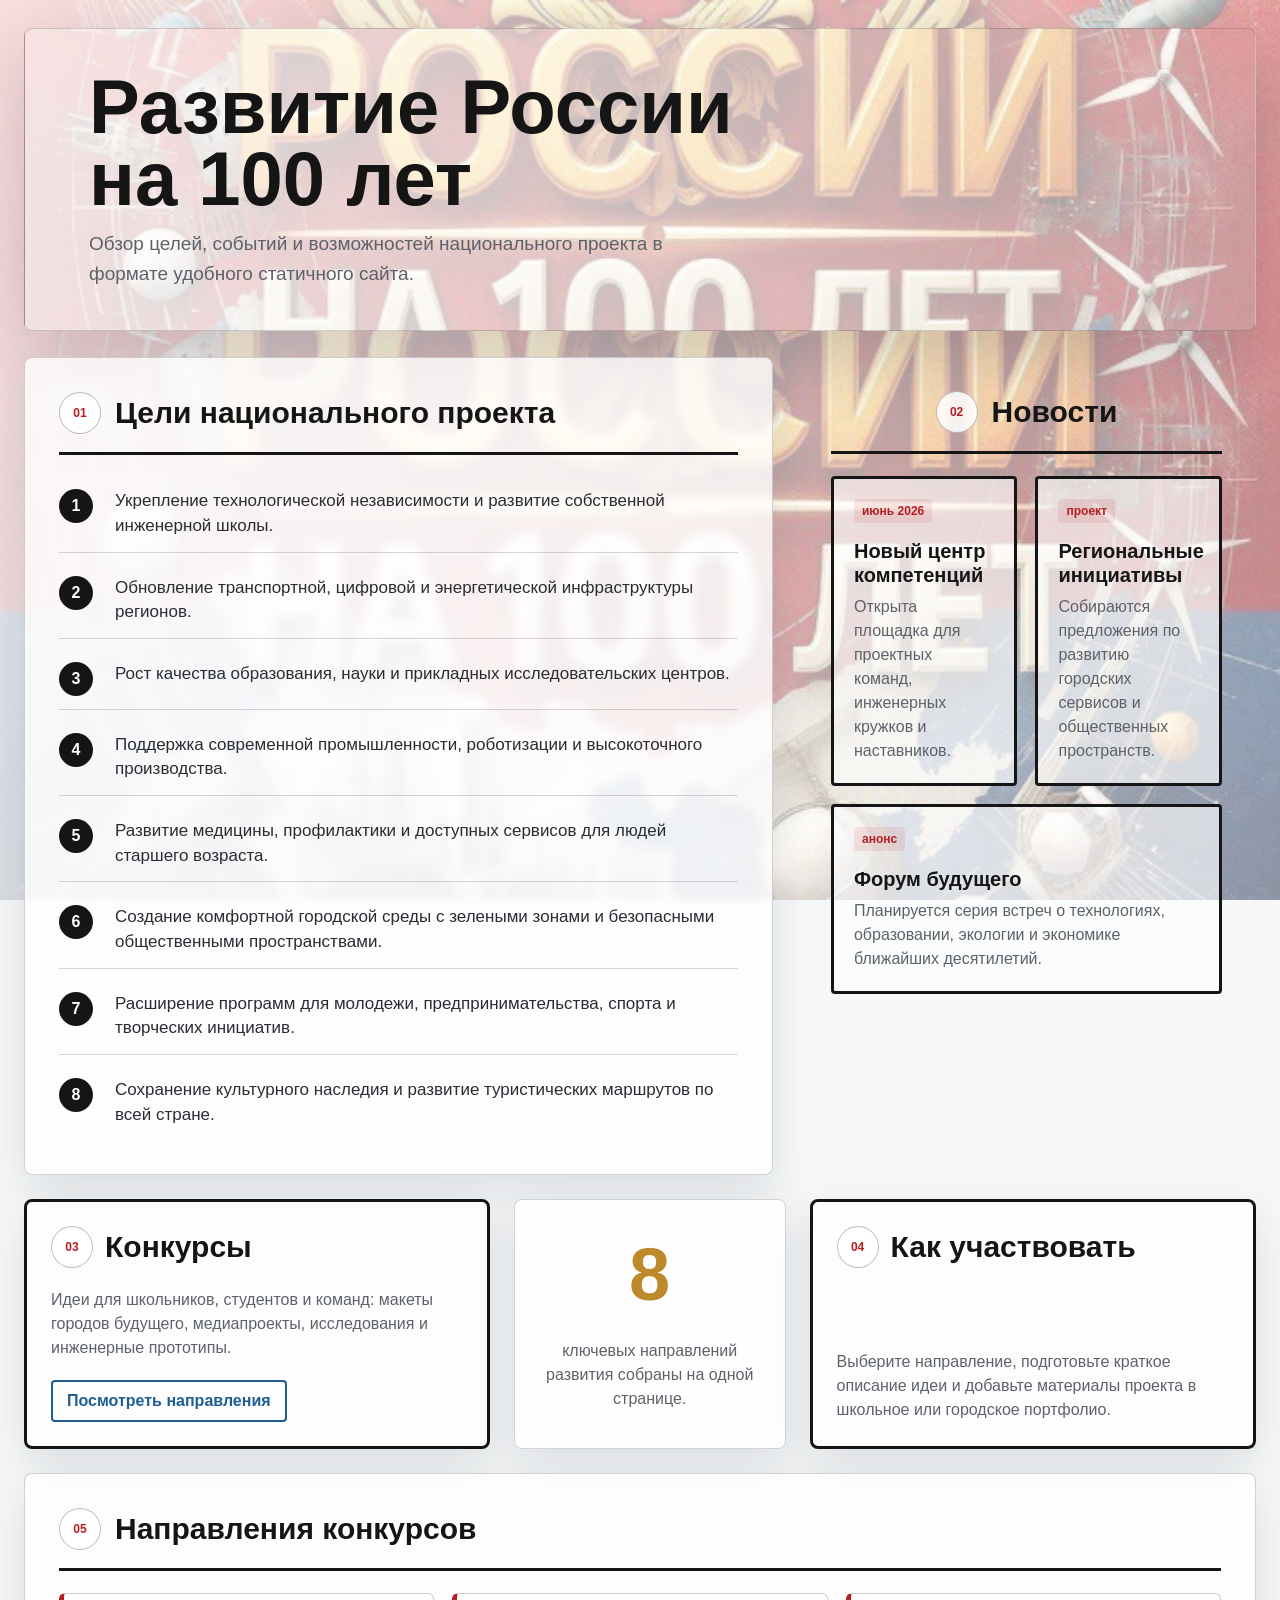
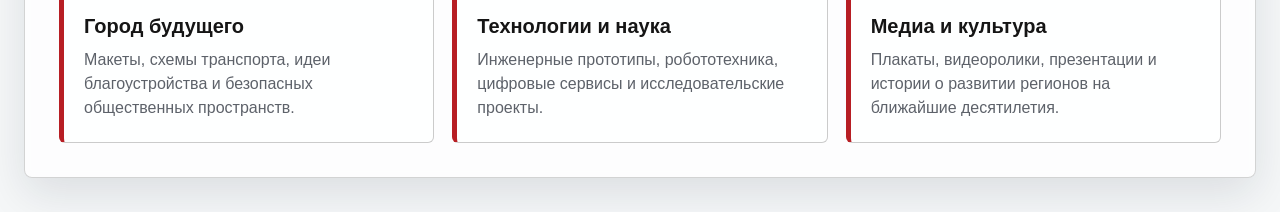
==== index.html @ fc378908 "Initial static site" ====
<!doctype html>
<html lang="ru">
<head>
    <meta charset="UTF-8">
    <meta name="viewport" content="width=device-width, initial-scale=1.0">
    <title>Развитие России на 100 лет</title>
    <link rel="stylesheet" href="styles.css">
</head>
<body>
    <main class="site-shell">
        <section class="hero" aria-labelledby="page-title">
            <h1 id="page-title">Развитие России на 100 лет</h1>
            <p class="lead">
                Обзор целей, событий и возможностей национального проекта в формате удобного статичного сайта.
            </p>
        </section>

        <section class="dashboard" aria-label="Основная информация">
            <article class="goals-panel panel">
                <div class="section-heading">
                    <span class="section-number">01</span>
                    <h2>Цели национального проекта</h2>
                </div>

                <ol class="goals-list">
                    <li class="goal-item">
                        <span class="goal-index">1</span>
                        <p>Укрепление технологической независимости и развитие собственной инженерной школы.</p>
                    </li>
                    <li class="goal-item">
                        <span class="goal-index">2</span>
                        <p>Обновление транспортной, цифровой и энергетической инфраструктуры регионов.</p>
                    </li>
                    <li class="goal-item">
                        <span class="goal-index">3</span>
                        <p>Рост качества образования, науки и прикладных исследовательских центров.</p>
                    </li>
                    <li class="goal-item">
                        <span class="goal-index">4</span>
                        <p>Поддержка современной промышленности, роботизации и высокоточного производства.</p>
                    </li>
                    <li class="goal-item">
                        <span class="goal-index">5</span>
                        <p>Развитие медицины, профилактики и доступных сервисов для людей старшего возраста.</p>
                    </li>
                    <li class="goal-item">
                        <span class="goal-index">6</span>
                        <p>Создание комфортной городской среды с зелеными зонами и безопасными общественными пространствами.</p>
                    </li>
                    <li class="goal-item">
                        <span class="goal-index">7</span>
                        <p>Расширение программ для молодежи, предпринимательства, спорта и творческих инициатив.</p>
                    </li>
                    <li class="goal-item">
                        <span class="goal-index">8</span>
                        <p>Сохранение культурного наследия и развитие туристических маршрутов по всей стране.</p>
                    </li>
                </ol>
            </article>

            <aside class="news-panel" aria-labelledby="news-title">
                <div class="section-heading compact">
                    <span class="section-number">02</span>
                    <h2 id="news-title">Новости</h2>
                </div>

                <div class="news-grid">
                    <article class="news-card">
                        <span class="news-date">июнь 2026</span>
                        <h3>Новый центр компетенций</h3>
                        <p>Открыта площадка для проектных команд, инженерных кружков и наставников.</p>
                    </article>
                    <article class="news-card">
                        <span class="news-date">проект</span>
                        <h3>Региональные инициативы</h3>
                        <p>Собираются предложения по развитию городских сервисов и общественных пространств.</p>
                    </article>
                    <article class="news-card news-card-wide">
                        <span class="news-date">анонс</span>
                        <h3>Форум будущего</h3>
                        <p>Планируется серия встреч о технологиях, образовании, экологии и экономике ближайших десятилетий.</p>
                    </article>
                </div>
            </aside>
        </section>

        <section class="bottom-grid" aria-label="Дополнительные разделы">
            <article class="panel contest-panel">
                <div>
                    <span class="section-number">03</span>
                    <h2>Конкурсы</h2>
                </div>
                <p>Идеи для школьников, студентов и команд: макеты городов будущего, медиапроекты, исследования и инженерные прототипы.</p>
                <a href="#directions" class="text-link">Посмотреть направления</a>
            </article>

            <article class="panel stat-panel">
                <span class="big-stat">8</span>
                <p>ключевых направлений развития собраны на одной странице.</p>
            </article>

            <article class="panel participation-panel" id="participation">
                <div>
                    <span class="section-number">04</span>
                    <h2>Как участвовать</h2>
                </div>
                <p>Выберите направление, подготовьте краткое описание идеи и добавьте материалы проекта в школьное или городское портфолио.</p>
            </article>
        </section>

        <section class="directions-panel panel" id="directions" aria-labelledby="directions-title">
            <div class="section-heading">
                <span class="section-number">05</span>
                <h2 id="directions-title">Направления конкурсов</h2>
            </div>

            <div class="directions-grid">
                <article class="direction-card">
                    <h3>Город будущего</h3>
                    <p>Макеты, схемы транспорта, идеи благоустройства и безопасных общественных пространств.</p>
                </article>
                <article class="direction-card">
                    <h3>Технологии и наука</h3>
                    <p>Инженерные прототипы, робототехника, цифровые сервисы и исследовательские проекты.</p>
                </article>
                <article class="direction-card">
                    <h3>Медиа и культура</h3>
                    <p>Плакаты, видеоролики, презентации и истории о развитии регионов на ближайшие десятилетия.</p>
                </article>
            </div>
        </section>
    </main>
</body>
</html>
---- styles.css ----
:root {
    --ink: #151515;
    --muted: #5d626a;
    --paper: rgba(255, 255, 255, 0.78);
    --paper-strong: rgba(255, 255, 255, 0.86);
    --line: rgba(18, 18, 18, 0.18);
    --accent: #b71e24;
    --accent-blue: #1f5e92;
    --gold: #bd8a2b;
    --shadow: 0 24px 70px rgba(15, 23, 42, 0.18);
}

* {
    box-sizing: border-box;
}

html {
    scroll-behavior: smooth;
}

body {
    min-height: 100vh;
    margin: 0;
    color: var(--ink);
    font-family: Arial, Helvetica, sans-serif;
    background: #f5f7f8;
}

body::before {
    position: fixed;
    inset: 0;
    z-index: -2;
    content: "";
    background-image: url("assets/background.png");
    background-position: center;
    background-size: cover;
}

body::after {
    position: fixed;
    inset: 0;
    z-index: -1;
    content: "";
    background:
        linear-gradient(90deg, rgba(255, 255, 255, 0.84), rgba(255, 255, 255, 0.52)),
        radial-gradient(circle at 78% 12%, rgba(255, 255, 255, 0.18), transparent 34%);
}

.site-shell {
    width: min(1280px, calc(100% - 48px));
    margin: 0 auto;
    padding: 28px 0 34px;
}

.hero {
    min-height: 250px;
    display: grid;
    align-content: center;
    margin-bottom: 26px;
    padding: 42px clamp(22px, 5vw, 78px);
    border: 1px solid var(--line);
    border-radius: 8px;
    background:
        linear-gradient(90deg, rgba(255, 255, 255, 0.88), rgba(255, 255, 255, 0.58)),
        url("assets/background.png") center / cover;
    box-shadow: var(--shadow);
}

h1,
h2,
h3,
p {
    margin-top: 0;
}

h1 {
    max-width: 720px;
    margin-bottom: 14px;
    font-size: clamp(38px, 6vw, 76px);
    line-height: 0.95;
    letter-spacing: 0;
}

.lead {
    max-width: 610px;
    margin-bottom: 0;
    color: var(--muted);
    font-size: 19px;
    line-height: 1.55;
}

.dashboard {
    display: grid;
    grid-template-columns: minmax(0, 1.55fr) minmax(320px, 0.95fr);
    gap: 24px;
    align-items: stretch;
}

.panel {
    border: 1px solid var(--line);
    border-radius: 8px;
    background: var(--paper);
    box-shadow: 0 16px 44px rgba(15, 23, 42, 0.11);
    backdrop-filter: blur(5px);
}

.goals-panel,
.news-panel {
    padding: clamp(20px, 3vw, 34px);
}

.section-heading {
    display: flex;
    align-items: center;
    gap: 14px;
    margin-bottom: 22px;
    padding-bottom: 18px;
    border-bottom: 3px solid var(--ink);
}

.section-heading.compact {
    justify-content: center;
}

.section-heading h2,
.bottom-grid h2 {
    margin: 0;
    font-size: clamp(22px, 3vw, 30px);
    line-height: 1.15;
}

.section-number {
    display: inline-grid;
    width: 42px;
    height: 42px;
    place-items: center;
    flex: 0 0 42px;
    border: 1px solid rgba(18, 18, 18, 0.28);
    border-radius: 50%;
    background: var(--paper-strong);
    color: var(--accent);
    font-size: 12px;
    font-weight: 700;
}

.goals-list {
    display: grid;
    gap: 11px;
    margin: 0;
    padding: 0;
    list-style: none;
}

.goal-item {
    display: grid;
    grid-template-columns: 42px minmax(0, 1fr);
    gap: 14px;
    align-items: start;
    min-height: 58px;
    padding: 12px 0 13px;
    border-bottom: 1px solid rgba(18, 18, 18, 0.16);
}

.goal-item:last-child {
    border-bottom: 0;
}

.goal-index {
    display: grid;
    width: 34px;
    height: 34px;
    place-items: center;
    border-radius: 50%;
    background: var(--ink);
    color: #fff;
    font-weight: 700;
}

.goal-item p {
    margin: 0;
    color: #292d33;
    font-size: 17px;
    line-height: 1.45;
}

.news-grid {
    display: grid;
    grid-template-columns: repeat(2, minmax(0, 1fr));
    gap: 18px;
}

.news-card {
    min-height: 190px;
    display: flex;
    flex-direction: column;
    justify-content: space-between;
    padding: 20px;
    border: 3px solid var(--ink);
    border-radius: 4px;
    background: rgba(255, 255, 255, 0.62);
}

.news-card-wide {
    grid-column: 1 / -1;
    min-height: 138px;
}

.news-date {
    width: max-content;
    max-width: 100%;
    padding: 5px 8px;
    border-radius: 4px;
    background: rgba(183, 30, 36, 0.1);
    color: var(--accent);
    font-size: 12px;
    font-weight: 700;
}

.news-card h3 {
    margin: 16px 0 8px;
    font-size: 20px;
    line-height: 1.2;
}

.news-card p,
.bottom-grid p {
    margin-bottom: 0;
    color: var(--muted);
    font-size: 16px;
    line-height: 1.5;
}

.bottom-grid {
    display: grid;
    grid-template-columns: 1.2fr 0.7fr 1.15fr;
    gap: 24px;
    margin-top: 24px;
}

.bottom-grid .panel {
    min-height: 150px;
    padding: 24px;
}

.contest-panel,
.participation-panel {
    display: flex;
    flex-direction: column;
    justify-content: space-between;
    gap: 20px;
    border: 3px solid var(--ink);
}

.contest-panel > div,
.participation-panel > div {
    display: flex;
    align-items: center;
    gap: 12px;
}

.text-link {
    width: max-content;
    max-width: 100%;
    display: inline-flex;
    align-items: center;
    min-height: 42px;
    padding: 9px 14px;
    border: 2px solid currentColor;
    border-radius: 4px;
    color: var(--accent-blue);
    font-weight: 700;
    text-decoration: none;
}

.text-link:hover,
.text-link:focus-visible {
    color: var(--accent);
}

.stat-panel {
    display: grid;
    place-items: center;
    text-align: center;
    background: var(--paper-strong);
}

.directions-panel {
    scroll-margin-top: 24px;
    margin-top: 24px;
    padding: clamp(20px, 3vw, 34px);
}

.directions-grid {
    display: grid;
    grid-template-columns: repeat(3, minmax(0, 1fr));
    gap: 18px;
}

.direction-card {
    min-height: 150px;
    padding: 20px;
    border: 1px solid rgba(18, 18, 18, 0.22);
    border-left: 5px solid var(--accent);
    border-radius: 6px;
    background: rgba(255, 255, 255, 0.58);
}

.direction-card h3 {
    margin-bottom: 10px;
    font-size: 20px;
    line-height: 1.2;
}

.direction-card p {
    margin-bottom: 0;
    color: var(--muted);
    font-size: 16px;
    line-height: 1.5;
}

.big-stat {
    color: var(--gold);
    font-size: 74px;
    font-weight: 800;
    line-height: 1;
}

@media (max-width: 980px) {
    .dashboard,
    .bottom-grid {
        grid-template-columns: 1fr;
    }

    .news-grid {
        grid-template-columns: 1fr;
    }

    .directions-grid {
        grid-template-columns: 1fr;
    }
}

@media (max-width: 620px) {
    .site-shell {
        width: min(100% - 24px, 1280px);
        padding-top: 12px;
    }

    .hero {
        min-height: 220px;
        padding: 28px 20px;
    }

    .lead {
        font-size: 16px;
    }

    .goals-panel,
    .news-panel,
    .bottom-grid .panel {
        padding: 18px;
    }

    .section-heading {
        align-items: flex-start;
    }

    .goal-item {
        grid-template-columns: 34px minmax(0, 1fr);
        gap: 10px;
    }

    .goal-index {
        width: 30px;
        height: 30px;
        font-size: 14px;
    }
}
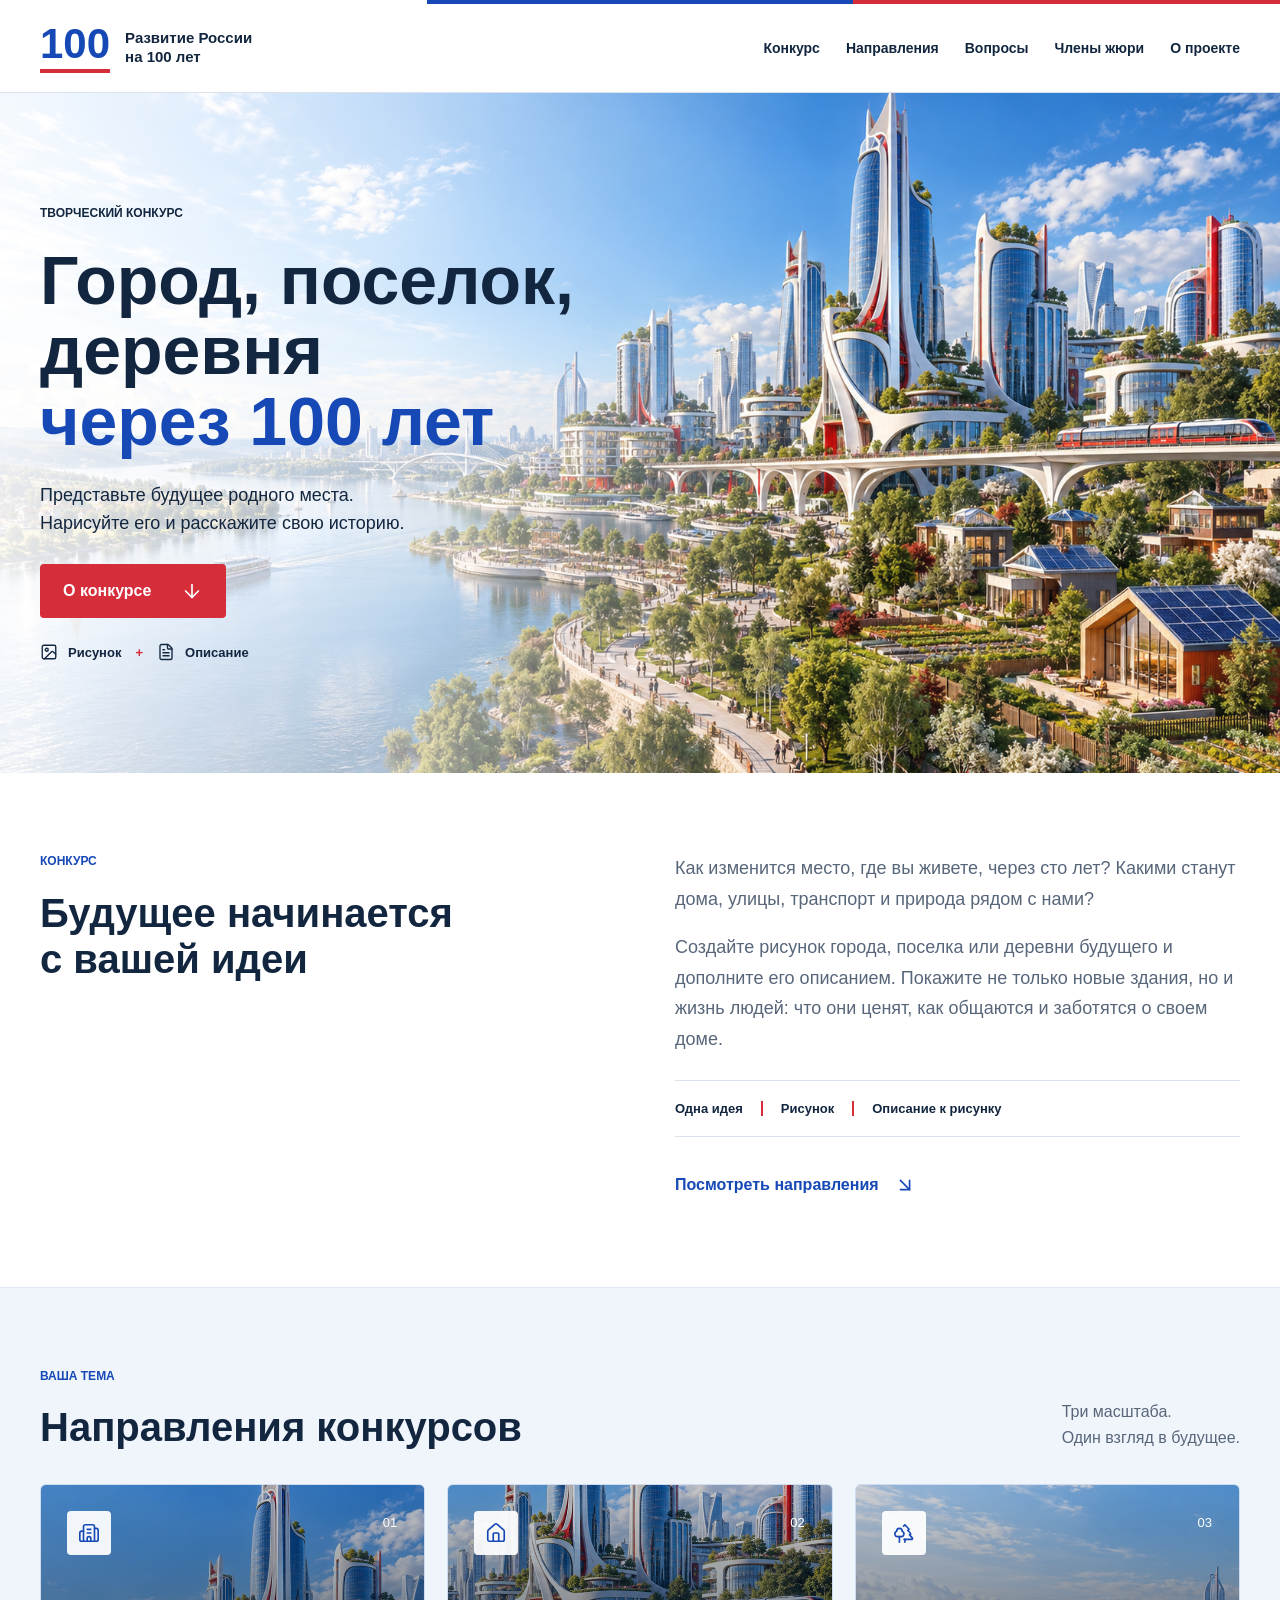
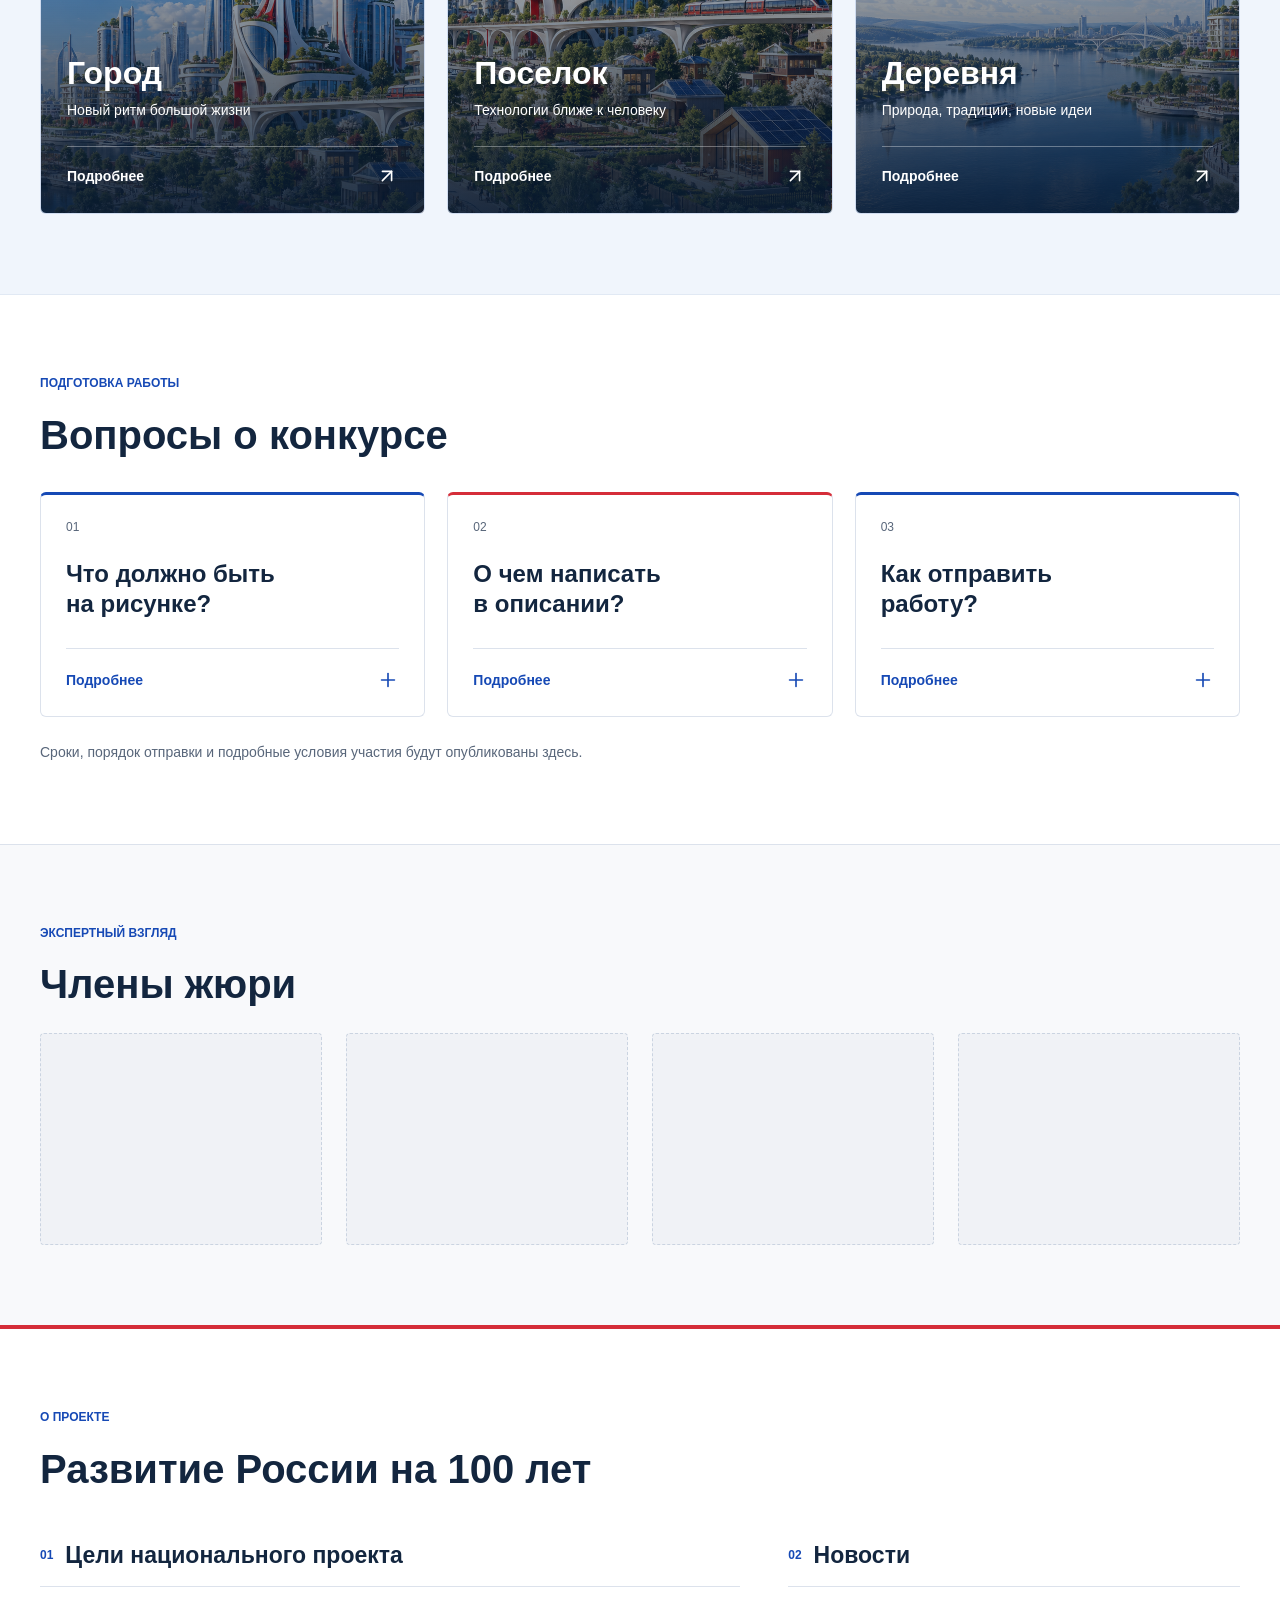
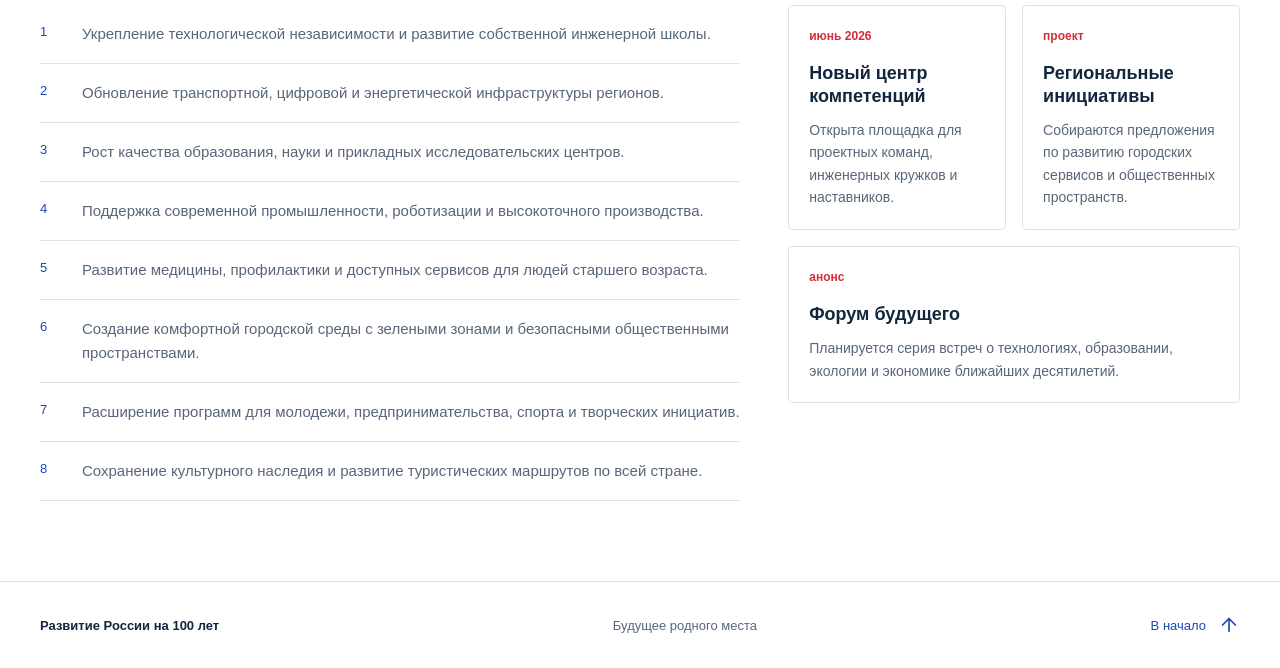
==== commit 6ab0cdbe: "Add future settlements contest and remove section numbering" ====
--- a/index.html
+++ b/index.html
@@ -3,19 +3,88 @@
 <head>
     <meta charset="UTF-8">
     <meta name="viewport" content="width=device-width, initial-scale=1.0">
-    <title>Развитие России на 100 лет</title>
+    <meta name="description" content="Творческий конкурс проекта «Развитие России на 100 лет». Рисунок и описание города, поселка или деревни будущего.">
+    <meta name="theme-color" content="#1649b5">
+    <title>Город, поселок, деревня через 100 лет | Развитие России на 100 лет</title>
     <link rel="stylesheet" href="styles.css">
+    <script src="assets/lucide.min.js" defer></script>
+    <script src="script.js" defer></script>
 </head>
 <body>
-    <main class="site-shell">
-        <section class="hero" aria-labelledby="page-title">
-            <h1 id="page-title">Развитие России на 100 лет</h1>
-            <p class="lead">
-                Обзор целей, событий и возможностей национального проекта в формате удобного статичного сайта.
-            </p>
-        </section>
-
-        <section class="dashboard" aria-label="Основная информация">
+    <a class="skip-link" href="#contest">Перейти к содержанию</a>
+    <header class="site-header">
+        <div class="header-inner">
+            <a class="brand" href="#top" aria-label="Развитие России на 100 лет, в начало страницы">
+                <span class="brand-mark" aria-hidden="true">100</span>
+                <span>Развитие России<br>на 100 лет</span>
+            </a>
+            <nav aria-label="Основная навигация">
+                <a href="#contest">Конкурс</a><a href="#directions">Направления</a><a href="#questions">Вопросы</a><a href="#jury">Члены жюри</a><a href="#project">О проекте</a>
+            </nav>
+        </div>
+    </header>
+    <main id="top">
+        <section class="contest-hero" aria-labelledby="page-title">
+            <img class="hero-image" src="assets/future-settlement.png" alt="Город будущего на берегу реки: белые башни с синим остеклением, зеленые террасы и дома с солнечными крышами" fetchpriority="high" width="1672" height="941">
+            <div class="hero-inner">
+                <p class="overline">Творческий конкурс</p>
+                <h1 id="page-title">Город, поселок,<br>деревня<br><span>через 100 лет</span></h1>
+                <p class="hero-description">Представьте будущее родного места.<br>Нарисуйте его и расскажите свою историю.</p>
+                <a class="primary-link" href="#contest">О конкурсе <i data-lucide="arrow-down" aria-hidden="true"></i></a>
+                <p class="hero-format"><i data-lucide="image" aria-hidden="true"></i> Рисунок <span>+</span> <i data-lucide="file-text" aria-hidden="true"></i> Описание</p>
+            </div>
+        </section>
+
+        <section class="section contest-intro" id="contest" aria-labelledby="contest-title">
+            <div class="container intro-grid">
+                <div><p class="overline">Конкурс</p><h2 id="contest-title">Будущее начинается<br>с вашей идеи</h2></div>
+                <div class="intro-copy">
+                    <p>Как изменится место, где вы живете, через сто лет? Какими станут дома, улицы, транспорт и природа рядом с нами?</p>
+                    <p>Создайте рисунок города, поселка или деревни будущего и дополните его описанием. Покажите не только новые здания, но и жизнь людей: что они ценят, как общаются и заботятся о своем доме.</p>
+                    <div class="format-line"><span>Одна идея</span><span>Рисунок</span><span>Описание к рисунку</span></div>
+                    <a href="#directions" class="inline-link">Посмотреть направления <i data-lucide="arrow-down-right" aria-hidden="true"></i></a>
+                </div>
+            </div>
+        </section>
+        <section class="section directions-section" id="directions" aria-labelledby="directions-title">
+            <div class="container">
+                <div class="section-top"><div><p class="overline">Ваша тема</p><h2 id="directions-title">Направления конкурсов</h2></div><p>Три масштаба.<br>Один взгляд в будущее.</p></div>
+                <div class="topic-grid">
+                    <button class="topic-card topic-city" type="button" data-dialog="city-dialog" aria-haspopup="dialog" aria-controls="city-dialog">
+                        <span class="topic-icon"><i data-lucide="building-2" aria-hidden="true"></i></span><span class="topic-number">01</span><span class="topic-name">Город</span><span class="topic-caption">Новый ритм большой жизни</span><span class="card-link">Подробнее <i data-lucide="arrow-up-right" aria-hidden="true"></i></span>
+                    </button>
+                    <button class="topic-card topic-town" type="button" data-dialog="town-dialog" aria-haspopup="dialog" aria-controls="town-dialog">
+                        <span class="topic-icon"><i data-lucide="house" aria-hidden="true"></i></span><span class="topic-number">02</span><span class="topic-name">Поселок</span><span class="topic-caption">Технологии ближе к человеку</span><span class="card-link">Подробнее <i data-lucide="arrow-up-right" aria-hidden="true"></i></span>
+                    </button>
+                    <button class="topic-card topic-village" type="button" data-dialog="village-dialog" aria-haspopup="dialog" aria-controls="village-dialog">
+                        <span class="topic-icon"><i data-lucide="trees" aria-hidden="true"></i></span><span class="topic-number">03</span><span class="topic-name">Деревня</span><span class="topic-caption">Природа, традиции, новые идеи</span><span class="card-link">Подробнее <i data-lucide="arrow-up-right" aria-hidden="true"></i></span>
+                    </button>
+                </div>
+            </div>
+        </section>
+        <section class="section questions-section" id="questions" aria-labelledby="questions-title">
+            <div class="container">
+                <div class="section-top"><div><p class="overline">Подготовка работы</p><h2 id="questions-title">Вопросы о конкурсе</h2></div></div>
+                <div class="question-grid">
+                    <button class="question-card" type="button" data-dialog="drawing-dialog" aria-haspopup="dialog" aria-controls="drawing-dialog"><span class="question-number">01</span><span class="question-name">Что должно быть<br>на рисунке?</span><span class="card-link">Подробнее <i data-lucide="plus" aria-hidden="true"></i></span></button>
+                    <button class="question-card" type="button" data-dialog="description-dialog" aria-haspopup="dialog" aria-controls="description-dialog"><span class="question-number">02</span><span class="question-name">О чем написать<br>в описании?</span><span class="card-link">Подробнее <i data-lucide="plus" aria-hidden="true"></i></span></button>
+                    <button class="question-card" type="button" data-dialog="submission-dialog" aria-haspopup="dialog" aria-controls="submission-dialog"><span class="question-number">03</span><span class="question-name">Как отправить<br>работу?</span><span class="card-link">Подробнее <i data-lucide="plus" aria-hidden="true"></i></span></button>
+                </div>
+                <p class="participation-note">Сроки, порядок отправки и подробные условия участия будут опубликованы здесь.</p>
+            </div>
+        </section>
+        <section class="section jury-section" id="jury" aria-labelledby="jury-title">
+            <div class="container"><p class="overline">Экспертный взгляд</p><h2 id="jury-title">Члены жюри</h2>
+                <div class="jury-grid" aria-label="Состав жюри пока не опубликован">
+                    <!-- Add jury names and portraits after the composition is approved. -->
+                    <div class="jury-slot" aria-hidden="true"></div><div class="jury-slot" aria-hidden="true"></div><div class="jury-slot" aria-hidden="true"></div><div class="jury-slot" aria-hidden="true"></div>
+                </div>
+            </div>
+        </section>
+        <section class="section project-section" id="project" aria-labelledby="project-title">
+        <div class="container">
+        <div class="project-heading"><p class="overline">О проекте</p><h2 id="project-title">Развитие России на 100 лет</h2></div>
+        <div class="dashboard" aria-label="Основная информация">
             <article class="goals-panel panel">
                 <div class="section-heading">
                     <span class="section-number">01</span>
@@ -82,53 +151,51 @@
                     </article>
                 </div>
             </aside>
-        </section>
-
-        <section class="bottom-grid" aria-label="Дополнительные разделы">
-            <article class="panel contest-panel">
-                <div>
-                    <span class="section-number">03</span>
-                    <h2>Конкурсы</h2>
-                </div>
-                <p>Идеи для школьников, студентов и команд: макеты городов будущего, медиапроекты, исследования и инженерные прототипы.</p>
-                <a href="#directions" class="text-link">Посмотреть направления</a>
-            </article>
-
-            <article class="panel stat-panel">
-                <span class="big-stat">8</span>
-                <p>ключевых направлений развития собраны на одной странице.</p>
-            </article>
-
-            <article class="panel participation-panel" id="participation">
-                <div>
-                    <span class="section-number">04</span>
-                    <h2>Как участвовать</h2>
-                </div>
-                <p>Выберите направление, подготовьте краткое описание идеи и добавьте материалы проекта в школьное или городское портфолио.</p>
-            </article>
-        </section>
-
-        <section class="directions-panel panel" id="directions" aria-labelledby="directions-title">
-            <div class="section-heading">
-                <span class="section-number">05</span>
-                <h2 id="directions-title">Направления конкурсов</h2>
-            </div>
-
-            <div class="directions-grid">
-                <article class="direction-card">
-                    <h3>Город будущего</h3>
-                    <p>Макеты, схемы транспорта, идеи благоустройства и безопасных общественных пространств.</p>
-                </article>
-                <article class="direction-card">
-                    <h3>Технологии и наука</h3>
-                    <p>Инженерные прототипы, робототехника, цифровые сервисы и исследовательские проекты.</p>
-                </article>
-                <article class="direction-card">
-                    <h3>Медиа и культура</h3>
-                    <p>Плакаты, видеоролики, презентации и истории о развитии регионов на ближайшие десятилетия.</p>
-                </article>
-            </div>
+        </div>
+        </div>
         </section>
     </main>
+    <footer class="site-footer"><div class="container"><a class="footer-brand" href="#top">Развитие России на 100 лет</a><span>Будущее родного места</span><a href="#top" class="back-top">В начало <i data-lucide="arrow-up" aria-hidden="true"></i></a></div></footer>
+    <dialog id="city-dialog" aria-labelledby="city-title">
+        <button class="dialog-close" type="button" data-close aria-label="Закрыть"><i data-lucide="x" aria-hidden="true"></i></button>
+        <span class="dialog-icon"><i data-lucide="building-2" aria-hidden="true"></i></span><p class="overline">Направление / Город</p><h2 id="city-title">Город через 100 лет</h2>
+        <p>Представьте город, в котором технологии помогают людям, а общественные пространства объединяют их.</p>
+        <ul><li>Какими станут дома, улицы и районы?</li><li>Как будут передвигаться жители?</li><li>Где люди будут учиться, работать и отдыхать?</li><li>Как город сохранит чистый воздух, воду и зеленые зоны?</li></ul>
+        <p class="dialog-note">Покажите вашу идею на рисунке и объясните, что делает этот город особенным.</p>
+    </dialog>
+    <dialog id="town-dialog" aria-labelledby="town-title">
+        <button class="dialog-close" type="button" data-close aria-label="Закрыть"><i data-lucide="x" aria-hidden="true"></i></button>
+        <span class="dialog-icon"><i data-lucide="house" aria-hidden="true"></i></span><p class="overline">Направление / Поселок</p><h2 id="town-title">Поселок через 100 лет</h2>
+        <p>Представьте уютное место, где современные возможности доступны рядом с домом.</p>
+        <ul><li>Как будут выглядеть дома и общие пространства?</li><li>Что свяжет поселок с другими населенными пунктами?</li><li>Где будут расположены школы, места работы и отдыха?</li><li>Как новые технологии улучшат повседневную жизнь?</li></ul>
+        <p class="dialog-note">Нарисуйте поселок и расскажите о жизни его жителей.</p>
+    </dialog>
+    <dialog id="village-dialog" aria-labelledby="village-title">
+        <button class="dialog-close" type="button" data-close aria-label="Закрыть"><i data-lucide="x" aria-hidden="true"></i></button>
+        <span class="dialog-icon"><i data-lucide="trees" aria-hidden="true"></i></span><p class="overline">Направление / Деревня</p><h2 id="village-title">Деревня через 100 лет</h2>
+        <p>Представьте деревню, в которой природа и традиции встречаются с новыми возможностями.</p>
+        <ul><li>Какими станут дома, дворы и хозяйства?</li><li>Как жители будут выращивать продукты и получать энергию?</li><li>Что сохранится из местных традиций?</li><li>Как деревня будет заботиться о природе вокруг?</li></ul>
+        <p class="dialog-note">Создайте рисунок и опишите, как будет устроена жизнь в вашей деревне будущего.</p>
+    </dialog>
+    <dialog id="drawing-dialog" aria-labelledby="drawing-title">
+        <button class="dialog-close" type="button" data-close aria-label="Закрыть"><i data-lucide="x" aria-hidden="true"></i></button>
+        <span class="dialog-icon"><i data-lucide="image" aria-hidden="true"></i></span><p class="overline">Вопрос / Рисунок</p><h2 id="drawing-title">Что должно быть на рисунке?</h2>
+        <p>Ваше видение города, поселка или деревни через 100 лет. Можно показать панораму, улицу, площадь, двор или другое место, через которое раскрывается ваша идея.</p>
+        <ul><li>Продумайте, как место изменится за сто лет.</li><li>Добавьте детали: транспорт, природу, дома и пространства для людей.</li><li>Покажите связь между архитектурой и повседневной жизнью.</li></ul>
+        <p class="dialog-note">Требования к технике, размеру и формату работы будут опубликованы в условиях конкурса.</p>
+    </dialog>
+    <dialog id="description-dialog" aria-labelledby="description-title">
+        <button class="dialog-close" type="button" data-close aria-label="Закрыть"><i data-lucide="x" aria-hidden="true"></i></button>
+        <span class="dialog-icon"><i data-lucide="file-text" aria-hidden="true"></i></span><p class="overline">Вопрос / Описание</p><h2 id="description-title">О чем написать в описании?</h2>
+        <p>Помогите зрителю понять ваш рисунок. Расскажите о месте, его жителях и изменениях, которые вы представили.</p>
+        <ul><li>Как называется ваша работа и какое место изображено?</li><li>Что изменилось через 100 лет, а что сохранилось?</li><li>Как работают новые технологии и как они помогают людям?</li><li>Почему вы хотели бы жить в таком месте?</li></ul>
+        <p class="dialog-note">Требования к объему описания будут опубликованы вместе с условиями участия.</p>
+    </dialog>
+    <dialog id="submission-dialog" aria-labelledby="submission-title">
+        <button class="dialog-close" type="button" data-close aria-label="Закрыть"><i data-lucide="x" aria-hidden="true"></i></button>
+        <span class="dialog-icon"><i data-lucide="send" aria-hidden="true"></i></span><p class="overline">Вопрос / Участие</p><h2 id="submission-title">Как отправить работу?</h2>
+        <p>Способ отправки работ и даты приема пока не опубликованы.</p><p>Подготовьте рисунок и описание к нему. Порядок подачи, требования к файлам и сведениям об авторе появятся на этой странице вместе с подробными условиями конкурса.</p>
+    </dialog>
+    <noscript><p class="no-script">Рисунок и описание города, поселка или деревни через 100 лет. Сроки и способ отправки работ будут опубликованы здесь. Для просмотра подробностей в карточках включите JavaScript.</p></noscript>
 </body>
 </html>
--- a/styles.css
+++ b/styles.css
@@ -1,378 +1,188 @@
 :root {
-    --ink: #151515;
-    --muted: #5d626a;
-    --paper: rgba(255, 255, 255, 0.78);
-    --paper-strong: rgba(255, 255, 255, 0.86);
-    --line: rgba(18, 18, 18, 0.18);
-    --accent: #b71e24;
-    --accent-blue: #1f5e92;
-    --gold: #bd8a2b;
-    --shadow: 0 24px 70px rgba(15, 23, 42, 0.18);
+    --ink: #13263f;
+    --muted: #58667a;
+    --blue: #1649b5;
+    --red: #d52d39;
+    --line: #dce2ec;
+    --paper: #fff;
+    font-family: Arial, Helvetica, sans-serif;
+    color: var(--ink);
+    background: #fff;
+    font-synthesis: none;
 }
-
-* {
-    box-sizing: border-box;
+* { box-sizing: border-box; }
+html { scroll-behavior: smooth; scroll-padding-top: 110px; }
+body { margin: 0; }
+body.modal-open { overflow: hidden; }
+h1, h2, h3, p { margin-top: 0; letter-spacing: 0; }
+a { color: inherit; text-decoration: none; }
+button { font: inherit; letter-spacing: 0; }
+button, a { -webkit-tap-highlight-color: transparent; }
+button { cursor: pointer; }
+:focus-visible { outline: 3px solid var(--red); outline-offset: 5px; }
+.lucide { width: 22px; height: 22px; flex-shrink: 0; stroke-width: 1.8; }
+.container, .header-inner, .hero-inner { width: min(1280px, calc(100% - 80px)); margin-inline: auto; }
+.section { padding: 80px 0; }
+.section h2 { font-size: 40px; line-height: 1.15; font-weight: 700; margin-bottom: 26px; }
+.overline { font-size: 12px; font-weight: 700; text-transform: uppercase; line-height: 1.4; color: var(--blue); margin-bottom: 20px; }
+.site-header { position: sticky; top: 0; z-index: 10; background: rgba(255, 255, 255, .96); border-bottom: 1px solid var(--line); }
+.site-header::before { content: ""; display: block; height: 4px; background: linear-gradient(to right, #fff 0 33.333%, #1649b5 33.333% 66.666%, #d52d39 66.666%); }
+.header-inner { min-height: 88px; display: flex; justify-content: space-between; gap: 28px; align-items: center; }
+.brand { display: flex; align-items: center; gap: 15px; font-size: 15px; font-weight: 700; line-height: 1.25; flex-shrink: 0; }
+.brand-mark { color: var(--blue); font-size: 42px; border-bottom: 4px solid var(--red); line-height: 1; padding-bottom: 4px; }
+nav { display: flex; gap: 26px; align-items: center; flex-wrap: wrap; }
+nav a { font-size: 14px; padding: 12px 0; font-weight: 600; }
+nav a:hover { color: var(--blue); }
+.skip-link { position: fixed; top: -80px; left: 16px; background: #fff; color: var(--blue); padding: 16px; z-index: 50; }
+.skip-link:focus { top: 10px; }
+.contest-hero { position: relative; isolation: isolate; min-height: min(680px, calc(100svh - 150px)); display: flex; align-items: center; background: #d4e9fb; overflow: hidden; }
+.hero-image { position: absolute; inset: 0; width: 100%; height: 100%; object-fit: cover; object-position: center 53%; z-index: -2; }
+.contest-hero::after { content: ""; position: absolute; inset: 0; z-index: -1; background: linear-gradient(90deg, rgba(255, 255, 255, .88) 0%, rgba(255, 255, 255, .6) 32%, rgba(255, 255, 255, .04) 64%); }
+.hero-inner { padding-block: 54px; }
+.contest-hero .overline { color: var(--ink); margin-bottom: 23px; }
+h1 { font-size: 68px; line-height: 1.04; font-weight: 800; max-width: 660px; margin-bottom: 24px; }
+h1 span { color: var(--blue); }
+.hero-description { font-size: 18px; line-height: 1.6; max-width: 520px; margin-bottom: 26px; }
+.primary-link { display: inline-flex; align-items: center; gap: 30px; background: var(--red); color: #fff; padding: 16px 23px; min-height: 54px; border-radius: 4px; font-weight: 700; }
+.primary-link:hover { background: #b91e2b; }
+.hero-format { display: flex; gap: 10px; align-items: center; font-size: 13px; font-weight: 600; margin: 25px 0 0; }
+.hero-format .lucide { width: 18px; height: 18px; }
+.hero-format span { margin-inline: 4px; color: var(--red); }
+.intro-grid { display: grid; grid-template-columns: 1fr 1fr; gap: 70px; }
+.intro-copy p { font-size: 18px; line-height: 1.7; color: var(--muted); }
+.format-line { display: flex; gap: 18px; flex-wrap: wrap; padding: 20px 0; margin-top: 25px; border-top: 1px solid var(--line); border-bottom: 1px solid var(--line); font-size: 13px; font-weight: 700; }
+.format-line span + span { border-left: 2px solid var(--red); padding-left: 18px; }
+.inline-link { display: inline-flex; gap: 15px; align-items: center; font-weight: 700; color: var(--blue); margin-top: 26px; min-height: 44px; }
+.inline-link:hover { color: var(--red); }
+.directions-section { background: #f0f5fc; border-block: 1px solid #e1e9f4; }
+.section-top { display: flex; justify-content: space-between; align-items: flex-end; gap: 30px; margin-bottom: 34px; }
+.section-top h2 { margin-bottom: 0; }
+.section-top > p { color: var(--muted); font-size: 16px; line-height: 1.6; margin: 0; }
+.topic-grid, .question-grid { display: grid; grid-template-columns: repeat(3, minmax(0, 1fr)); gap: 22px; }
+.topic-card { position: relative; display: flex; flex-direction: column; align-items: flex-start; min-height: 330px; text-align: left; border: 1px solid #cfdbef; border-radius: 6px; overflow: hidden; padding: 26px; color: #fff; background-color: var(--blue); background-image: linear-gradient(0deg, rgba(8, 27, 51, .91), rgba(8, 27, 51, .2)), url("assets/future-settlement.png"); background-size: auto, auto 145%; transition: transform .2s, box-shadow .2s; }
+.topic-city { background-position: center, 76% 24%; }
+.topic-town { background-position: center, 100% 80%; }
+.topic-village { background-position: center, 4% 70%; }
+.topic-card:hover { transform: translateY(-4px); box-shadow: 0 12px 28px #13263f24; }
+.topic-icon { display: grid; place-items: center; width: 44px; height: 44px; background: #ffffffed; color: var(--blue); border-radius: 4px; }
+.topic-number { position: absolute; top: 30px; right: 27px; font-size: 13px; }
+.topic-name { margin-top: auto; padding-top: 55px; font-size: 32px; font-weight: 700; }
+.topic-caption { font-size: 14px; line-height: 1.5; margin-top: 8px; }
+.card-link { display: flex; align-items: center; justify-content: space-between; width: 100%; font-size: 14px; font-weight: 600; margin-top: 25px; padding-top: 18px; border-top: 1px solid #ffffff57; }
+.question-card { display: flex; flex-direction: column; align-items: flex-start; text-align: left; min-height: 225px; padding: 25px; border: 1px solid var(--line); border-top: 3px solid var(--blue); border-radius: 6px; background: #fff; color: var(--ink); transition: background .2s, border-color .2s; }
+.question-card:nth-child(2) { border-top-color: var(--red); }
+.question-card:hover { background: #f0f5fc; border-color: var(--blue); }
+.question-number { color: var(--muted); font-size: 12px; }
+.question-name { font-size: 24px; font-weight: 700; line-height: 1.25; margin-top: 25px; }
+.question-card .card-link { color: var(--blue); border-top-color: var(--line); margin-top: auto; padding-top: 20px; }
+.participation-note { color: var(--muted); font-size: 14px; line-height: 1.6; margin: 24px 0 0; }
+.jury-section { border-top: 1px solid var(--line); background: #f8f9fb; }
+.jury-grid { display: grid; grid-template-columns: repeat(4, minmax(0, 1fr)); gap: 24px; }
+.jury-slot { aspect-ratio: 4 / 3; border: 1px dashed #cbd4e1; background: #f0f2f6; border-radius: 4px; }
+.project-section { border-top: 4px solid var(--red); }
+.project-heading { margin-bottom: 50px; }
+.dashboard { display: grid; grid-template-columns: minmax(0, 1.55fr) minmax(0, 1fr); gap: 48px; }
+.section-heading { display: flex; align-items: center; gap: 12px; padding-bottom: 18px; border-bottom: 1px solid var(--line); margin-bottom: 18px; }
+.section .section-heading h2 { font-size: 23px; margin: 0; }
+.section-number { color: var(--blue); font-size: 12px; font-weight: 700; }
+.goals-list { list-style: none; padding: 0; margin: 0; }
+.goal-item { display: grid; grid-template-columns: 28px minmax(0, 1fr); gap: 14px; padding: 17px 0; border-bottom: 1px solid var(--line); }
+.goal-index { font-size: 13px; color: var(--blue); line-height: 1.6; }
+.goal-item p { margin: 0; font-size: 15px; line-height: 1.6; color: var(--muted); }
+.news-grid { display: grid; grid-template-columns: repeat(2, minmax(0, 1fr)); gap: 16px; }
+.news-card { border: 1px solid var(--line); padding: 20px; border-radius: 4px; }
+.news-card-wide { grid-column: 1 / -1; }
+.news-date { font-size: 12px; color: var(--red); font-weight: 700; }
+.news-card h3 { font-size: 18px; line-height: 1.25; margin: 18px 0 12px; }
+.news-card p { color: var(--muted); font-size: 14px; line-height: 1.6; margin: 0; }
+.site-footer { border-top: 1px solid var(--line); padding: 32px 0; }
+.site-footer .container { display: flex; justify-content: space-between; align-items: center; gap: 24px; font-size: 13px; }
+.footer-brand { font-weight: 700; }
+.site-footer span { color: var(--muted); }
+.back-top { display: inline-flex; align-items: center; gap: 12px; color: var(--blue); }
+dialog { width: min(720px, calc(100% - 32px)); max-height: calc(100svh - 48px); margin: auto; padding: 40px; border: 0; border-top: 4px solid var(--red); border-radius: 8px; background: #fff; color: var(--ink); box-shadow: 0 24px 100px #0005; overscroll-behavior: contain; }
+dialog::backdrop { background: #10213899; backdrop-filter: blur(7px); }
+.dialog-close { position: absolute; right: 16px; top: 16px; width: 44px; height: 44px; display: grid; place-items: center; background: #edf2f9; border: 0; border-radius: 4px; color: var(--ink); }
+.dialog-close:hover { background: #dfe8f6; }
+.dialog-icon { width: 48px; height: 48px; display: grid; place-items: center; background: #edf2fb; color: var(--blue); border-radius: 4px; margin-bottom: 24px; }
+dialog .overline { margin-bottom: 12px; }
+dialog h2 { font-size: 32px; line-height: 1.2; margin-bottom: 24px; padding-right: 8px; }
+dialog p, dialog li { font-size: 17px; line-height: 1.65; }
+dialog ul { padding-left: 23px; }
+dialog li { padding-left: 5px; margin-bottom: 8px; }
+.dialog-note { border-top: 1px solid var(--line); padding-top: 20px; margin-top: 24px; margin-bottom: 0; color: var(--muted); }
+.no-script { padding: 30px; }
+@media (min-width: 1600px) { h1 { font-size: 78px; } }
+@media (max-width: 1100px) {
+    .container, .header-inner, .hero-inner { width: calc(100% - 48px); }
+    nav { gap: 17px; }
+    .brand { font-size: 13px; }
+    h1 { font-size: 60px; }
+    .intro-grid { gap: 40px; }
+    .section h2 { font-size: 34px; }
+    .topic-card { padding: 22px; }
+    .topic-caption { font-size: 13px; }
 }
-
-html {
-    scroll-behavior: smooth;
+@media (max-width: 800px) {
+    html { scroll-padding-top: 145px; }
+    .header-inner { flex-wrap: wrap; gap: 8px; padding: 16px 0 10px; }
+    nav { width: 100%; justify-content: space-between; gap: 10px; }
+    nav a { font-size: 12px; }
+    .brand-mark { font-size: 32px; }
+    .brand { font-size: 13px; }
+    .section { padding: 56px 0; }
+    .intro-grid, .dashboard { grid-template-columns: 1fr; gap: 24px; }
+    .topic-grid, .question-grid { gap: 14px; }
+    .topic-card { min-height: 280px; padding: 18px; }
+    .topic-name { font-size: 26px; }
+    .topic-number { right: 18px; }
+    .question-card { padding: 18px; }
+    .question-name { font-size: 20px; }
+    .jury-grid { gap: 16px; }
+    .hero-description { max-width: 400px; }
 }
-
-body {
-    min-height: 100vh;
-    margin: 0;
-    color: var(--ink);
-    font-family: Arial, Helvetica, sans-serif;
-    background: #f5f7f8;
+@media (max-width: 600px) {
+    .container, .header-inner, .hero-inner { width: calc(100% - 36px); }
+    .header-inner { padding-top: 12px; }
+    nav { gap: 5px 13px; justify-content: flex-start; }
+    nav a { padding: 8px 0; }
+    html { scroll-padding-top: 158px; }
+    .contest-hero { min-height: 0; }
+    .hero-inner { padding: 44px 0 40px; }
+    .hero-image { object-position: 64% center; }
+    .contest-hero::after { background: rgba(255, 255, 255, .73); }
+    h1 { font-size: 42px; max-width: 370px; }
+    .hero-description { font-size: 16px; }
+    .contest-hero .overline { margin-bottom: 18px; }
+    .primary-link { padding: 14px 20px; }
+    .section h2 { font-size: 30px; }
+    .intro-copy p { font-size: 16px; }
+    .section-top { display: block; margin-bottom: 26px; }
+    .section-top > p { margin-top: 18px; }
+    .topic-grid, .question-grid { grid-template-columns: 1fr; gap: 18px; }
+    .topic-card { min-height: 275px; padding: 24px; background-size: auto, cover; }
+    .topic-caption { font-size: 14px; }
+    .topic-name { font-size: 30px; }
+    .topic-card .card-link { margin-top: 20px; }
+    .question-card { min-height: 200px; padding: 24px; }
+    .question-name { margin-top: 18px; font-size: 23px; }
+    .jury-grid { grid-template-columns: repeat(2, minmax(0, 1fr)); }
+    .news-grid { grid-template-columns: 1fr; }
+    .section .section-heading h2 { font-size: 22px; }
+    .site-footer .container { flex-wrap: wrap; gap: 20px; }
+    .site-footer span { width: 100%; order: 3; }
+    dialog { padding: 28px 24px; }
+    dialog h2 { font-size: 26px; }
+    dialog p, dialog li { font-size: 16px; }
 }
-
-body::before {
-    position: fixed;
-    inset: 0;
-    z-index: -2;
-    content: "";
-    background-image: url("assets/background.png");
-    background-position: center;
-    background-size: cover;
+@media (max-width: 370px) {
+    h1 { font-size: 34px; margin-bottom: 18px; }
+    .hero-inner { padding: 28px 0; }
+    .hero-description { font-size: 15px; margin-bottom: 20px; }
+    .hero-format { margin-top: 20px; }
+    .contest-intro { padding-top: 44px; }
 }
-
-body::after {
-    position: fixed;
-    inset: 0;
-    z-index: -1;
-    content: "";
-    background:
-        linear-gradient(90deg, rgba(255, 255, 255, 0.84), rgba(255, 255, 255, 0.52)),
-        radial-gradient(circle at 78% 12%, rgba(255, 255, 255, 0.18), transparent 34%);
+@media (prefers-reduced-motion: reduce) {
+    html { scroll-behavior: auto; }
+    .topic-card, .question-card { transition: none; }
 }
-
-.site-shell {
-    width: min(1280px, calc(100% - 48px));
-    margin: 0 auto;
-    padding: 28px 0 34px;
-}
-
-.hero {
-    min-height: 250px;
-    display: grid;
-    align-content: center;
-    margin-bottom: 26px;
-    padding: 42px clamp(22px, 5vw, 78px);
-    border: 1px solid var(--line);
-    border-radius: 8px;
-    background:
-        linear-gradient(90deg, rgba(255, 255, 255, 0.88), rgba(255, 255, 255, 0.58)),
-        url("assets/background.png") center / cover;
-    box-shadow: var(--shadow);
-}
-
-h1,
-h2,
-h3,
-p {
-    margin-top: 0;
-}
-
-h1 {
-    max-width: 720px;
-    margin-bottom: 14px;
-    font-size: clamp(38px, 6vw, 76px);
-    line-height: 0.95;
-    letter-spacing: 0;
-}
-
-.lead {
-    max-width: 610px;
-    margin-bottom: 0;
-    color: var(--muted);
-    font-size: 19px;
-    line-height: 1.55;
-}
-
-.dashboard {
-    display: grid;
-    grid-template-columns: minmax(0, 1.55fr) minmax(320px, 0.95fr);
-    gap: 24px;
-    align-items: stretch;
-}
-
-.panel {
-    border: 1px solid var(--line);
-    border-radius: 8px;
-    background: var(--paper);
-    box-shadow: 0 16px 44px rgba(15, 23, 42, 0.11);
-    backdrop-filter: blur(5px);
-}
-
-.goals-panel,
-.news-panel {
-    padding: clamp(20px, 3vw, 34px);
-}
-
-.section-heading {
-    display: flex;
-    align-items: center;
-    gap: 14px;
-    margin-bottom: 22px;
-    padding-bottom: 18px;
-    border-bottom: 3px solid var(--ink);
-}
-
-.section-heading.compact {
-    justify-content: center;
-}
-
-.section-heading h2,
-.bottom-grid h2 {
-    margin: 0;
-    font-size: clamp(22px, 3vw, 30px);
-    line-height: 1.15;
-}
-
-.section-number {
-    display: inline-grid;
-    width: 42px;
-    height: 42px;
-    place-items: center;
-    flex: 0 0 42px;
-    border: 1px solid rgba(18, 18, 18, 0.28);
-    border-radius: 50%;
-    background: var(--paper-strong);
-    color: var(--accent);
-    font-size: 12px;
-    font-weight: 700;
-}
-
-.goals-list {
-    display: grid;
-    gap: 11px;
-    margin: 0;
-    padding: 0;
-    list-style: none;
-}
-
-.goal-item {
-    display: grid;
-    grid-template-columns: 42px minmax(0, 1fr);
-    gap: 14px;
-    align-items: start;
-    min-height: 58px;
-    padding: 12px 0 13px;
-    border-bottom: 1px solid rgba(18, 18, 18, 0.16);
-}
-
-.goal-item:last-child {
-    border-bottom: 0;
-}
-
-.goal-index {
-    display: grid;
-    width: 34px;
-    height: 34px;
-    place-items: center;
-    border-radius: 50%;
-    background: var(--ink);
-    color: #fff;
-    font-weight: 700;
-}
-
-.goal-item p {
-    margin: 0;
-    color: #292d33;
-    font-size: 17px;
-    line-height: 1.45;
-}
-
-.news-grid {
-    display: grid;
-    grid-template-columns: repeat(2, minmax(0, 1fr));
-    gap: 18px;
-}
-
-.news-card {
-    min-height: 190px;
-    display: flex;
-    flex-direction: column;
-    justify-content: space-between;
-    padding: 20px;
-    border: 3px solid var(--ink);
-    border-radius: 4px;
-    background: rgba(255, 255, 255, 0.62);
-}
-
-.news-card-wide {
-    grid-column: 1 / -1;
-    min-height: 138px;
-}
-
-.news-date {
-    width: max-content;
-    max-width: 100%;
-    padding: 5px 8px;
-    border-radius: 4px;
-    background: rgba(183, 30, 36, 0.1);
-    color: var(--accent);
-    font-size: 12px;
-    font-weight: 700;
-}
-
-.news-card h3 {
-    margin: 16px 0 8px;
-    font-size: 20px;
-    line-height: 1.2;
-}
-
-.news-card p,
-.bottom-grid p {
-    margin-bottom: 0;
-    color: var(--muted);
-    font-size: 16px;
-    line-height: 1.5;
-}
-
-.bottom-grid {
-    display: grid;
-    grid-template-columns: 1.2fr 0.7fr 1.15fr;
-    gap: 24px;
-    margin-top: 24px;
-}
-
-.bottom-grid .panel {
-    min-height: 150px;
-    padding: 24px;
-}
-
-.contest-panel,
-.participation-panel {
-    display: flex;
-    flex-direction: column;
-    justify-content: space-between;
-    gap: 20px;
-    border: 3px solid var(--ink);
-}
-
-.contest-panel > div,
-.participation-panel > div {
-    display: flex;
-    align-items: center;
-    gap: 12px;
-}
-
-.text-link {
-    width: max-content;
-    max-width: 100%;
-    display: inline-flex;
-    align-items: center;
-    min-height: 42px;
-    padding: 9px 14px;
-    border: 2px solid currentColor;
-    border-radius: 4px;
-    color: var(--accent-blue);
-    font-weight: 700;
-    text-decoration: none;
-}
-
-.text-link:hover,
-.text-link:focus-visible {
-    color: var(--accent);
-}
-
-.stat-panel {
-    display: grid;
-    place-items: center;
-    text-align: center;
-    background: var(--paper-strong);
-}
-
-.directions-panel {
-    scroll-margin-top: 24px;
-    margin-top: 24px;
-    padding: clamp(20px, 3vw, 34px);
-}
-
-.directions-grid {
-    display: grid;
-    grid-template-columns: repeat(3, minmax(0, 1fr));
-    gap: 18px;
-}
-
-.direction-card {
-    min-height: 150px;
-    padding: 20px;
-    border: 1px solid rgba(18, 18, 18, 0.22);
-    border-left: 5px solid var(--accent);
-    border-radius: 6px;
-    background: rgba(255, 255, 255, 0.58);
-}
-
-.direction-card h3 {
-    margin-bottom: 10px;
-    font-size: 20px;
-    line-height: 1.2;
-}
-
-.direction-card p {
-    margin-bottom: 0;
-    color: var(--muted);
-    font-size: 16px;
-    line-height: 1.5;
-}
-
-.big-stat {
-    color: var(--gold);
-    font-size: 74px;
-    font-weight: 800;
-    line-height: 1;
-}
-
-@media (max-width: 980px) {
-    .dashboard,
-    .bottom-grid {
-        grid-template-columns: 1fr;
-    }
-
-    .news-grid {
-        grid-template-columns: 1fr;
-    }
-
-    .directions-grid {
-        grid-template-columns: 1fr;
-    }
-}
-
-@media (max-width: 620px) {
-    .site-shell {
-        width: min(100% - 24px, 1280px);
-        padding-top: 12px;
-    }
-
-    .hero {
-        min-height: 220px;
-        padding: 28px 20px;
-    }
-
-    .lead {
-        font-size: 16px;
-    }
-
-    .goals-panel,
-    .news-panel,
-    .bottom-grid .panel {
-        padding: 18px;
-    }
-
-    .section-heading {
-        align-items: flex-start;
-    }
-
-    .goal-item {
-        grid-template-columns: 34px minmax(0, 1fr);
-        gap: 10px;
-    }
-
-    .goal-index {
-        width: 30px;
-        height: 30px;
-        font-size: 14px;
-    }
-}
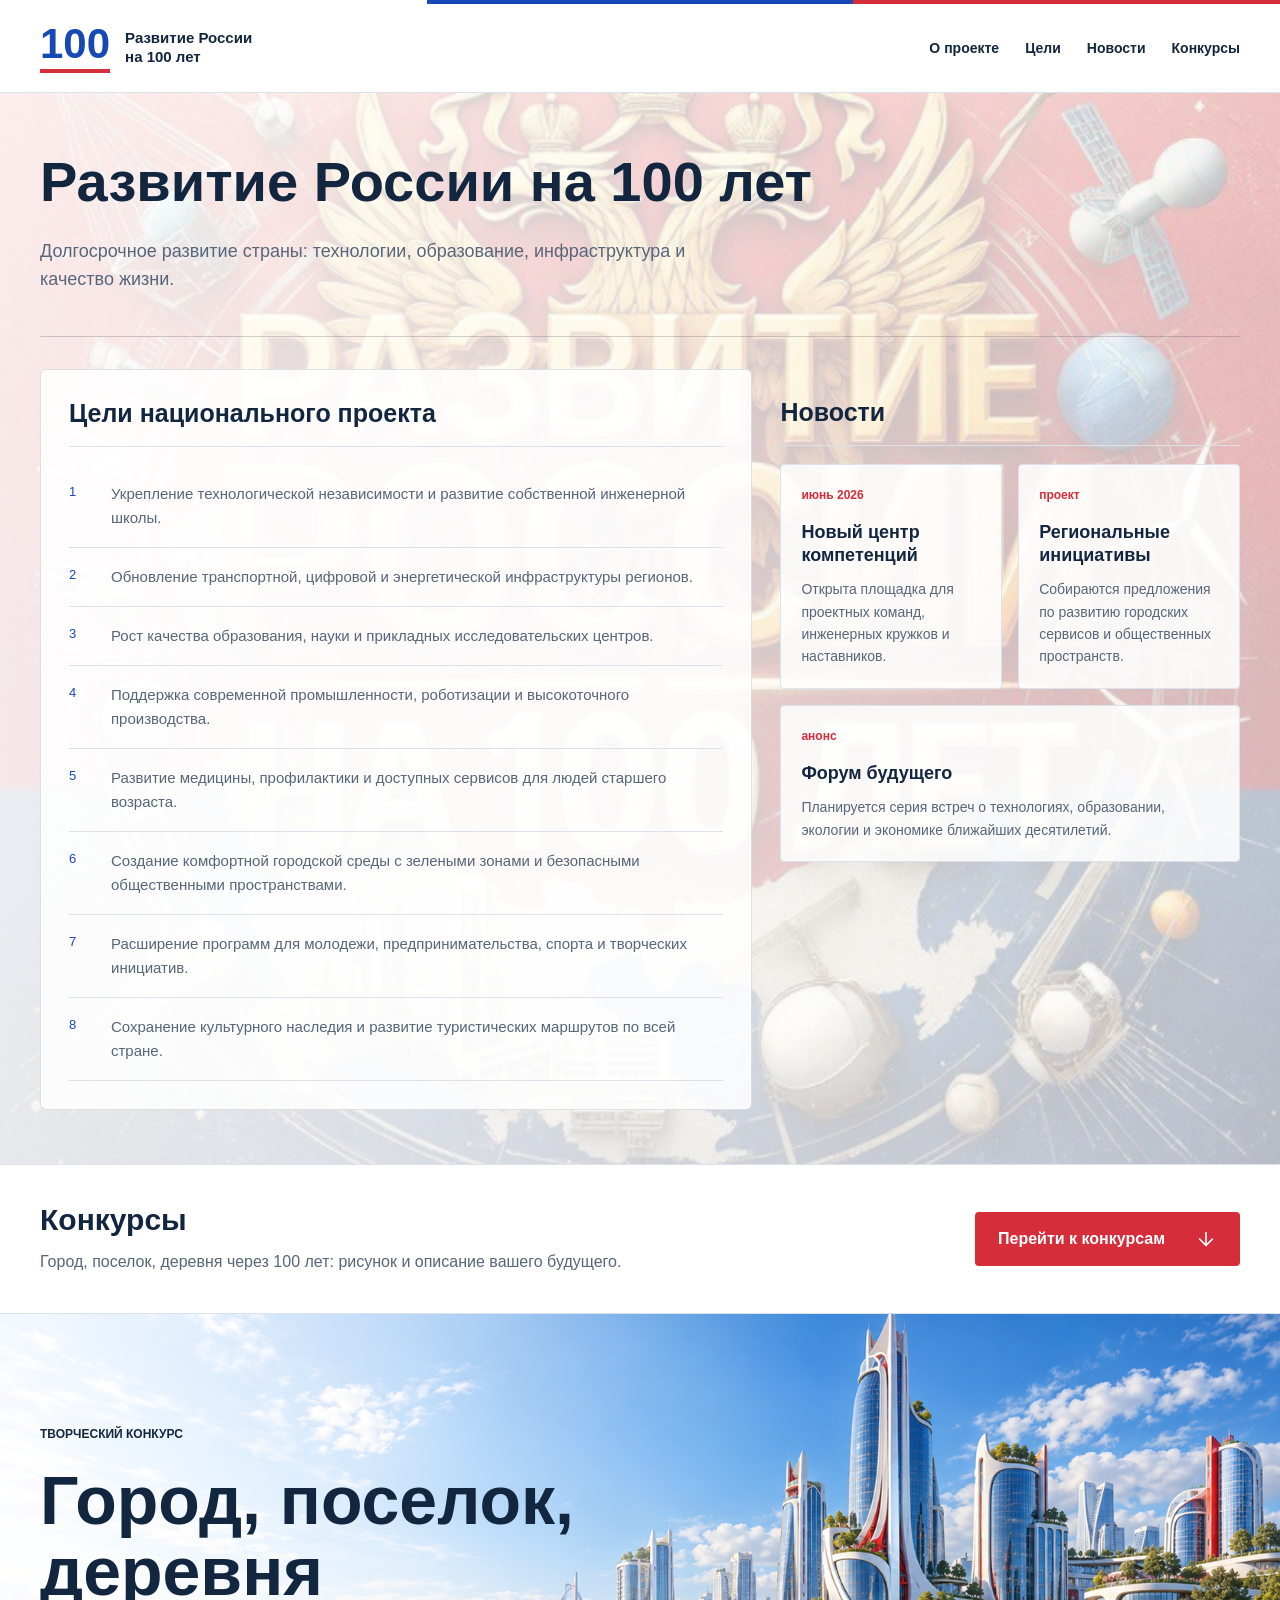
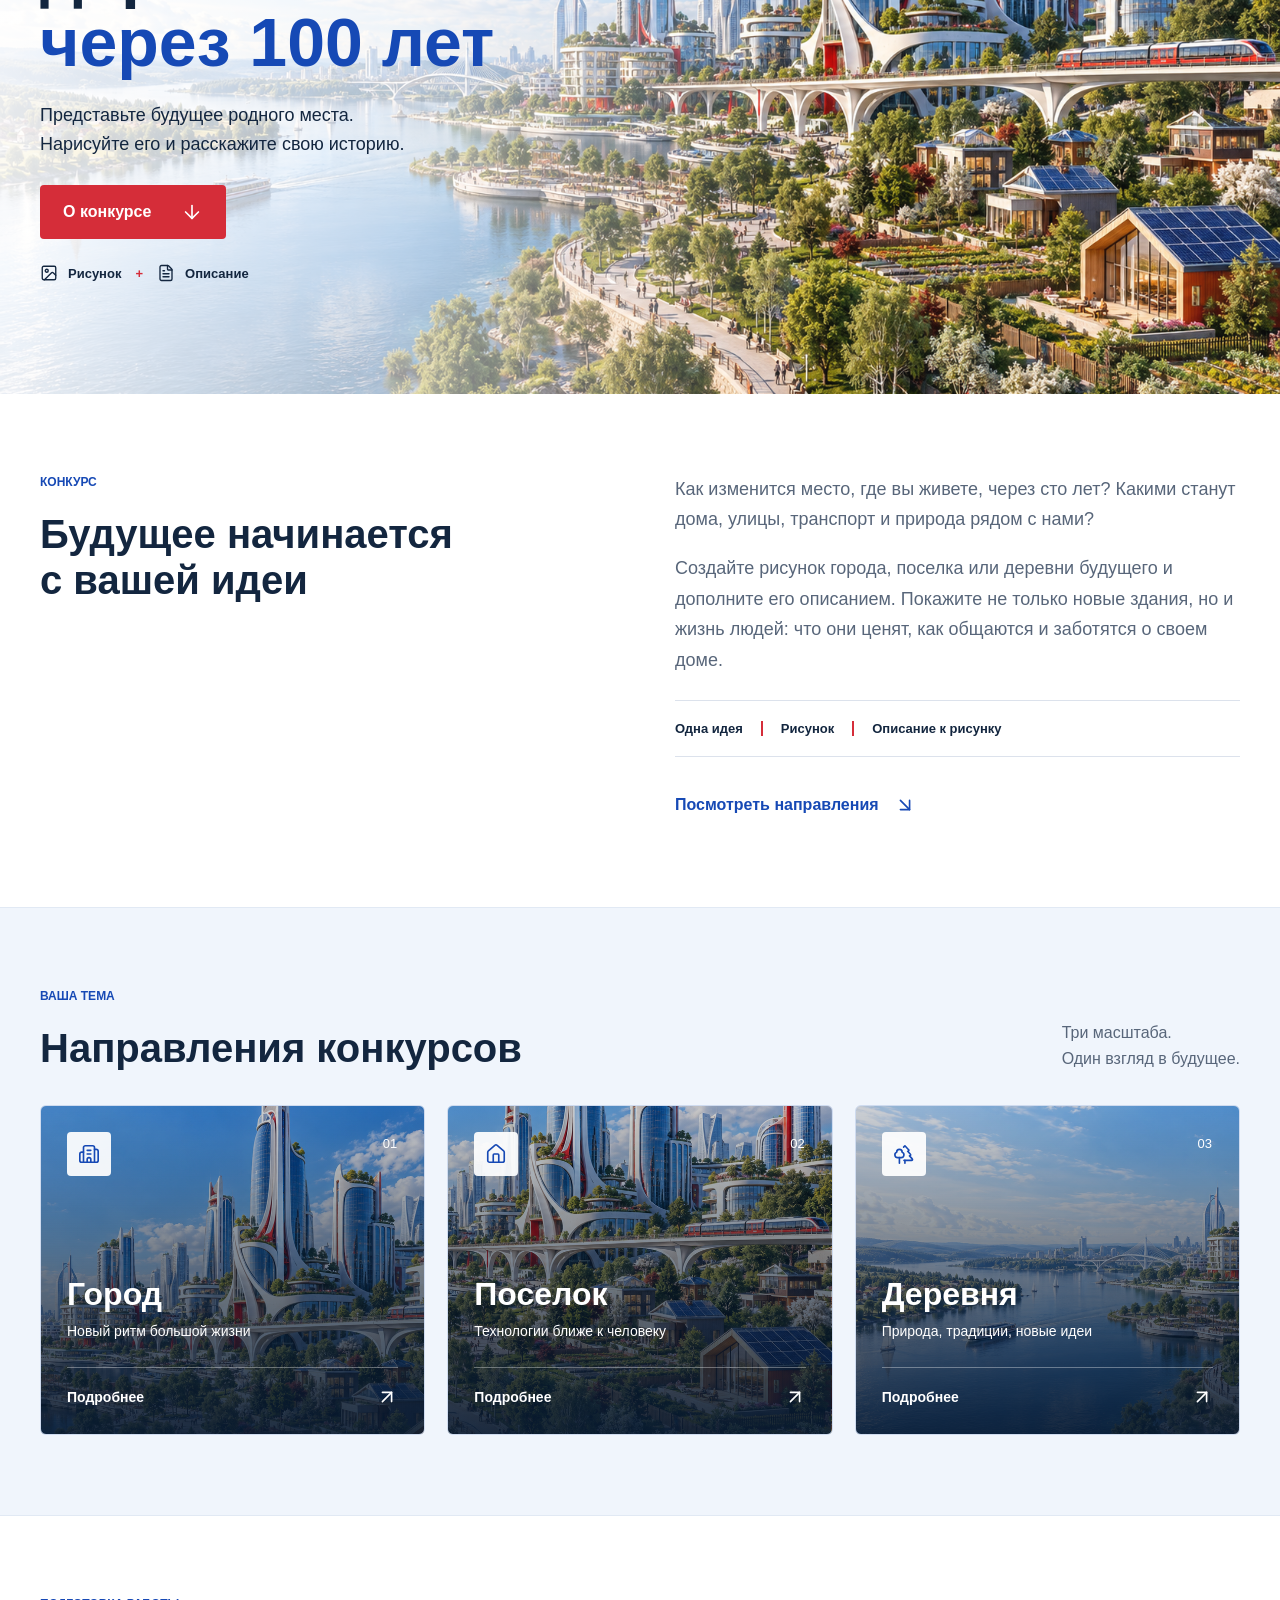
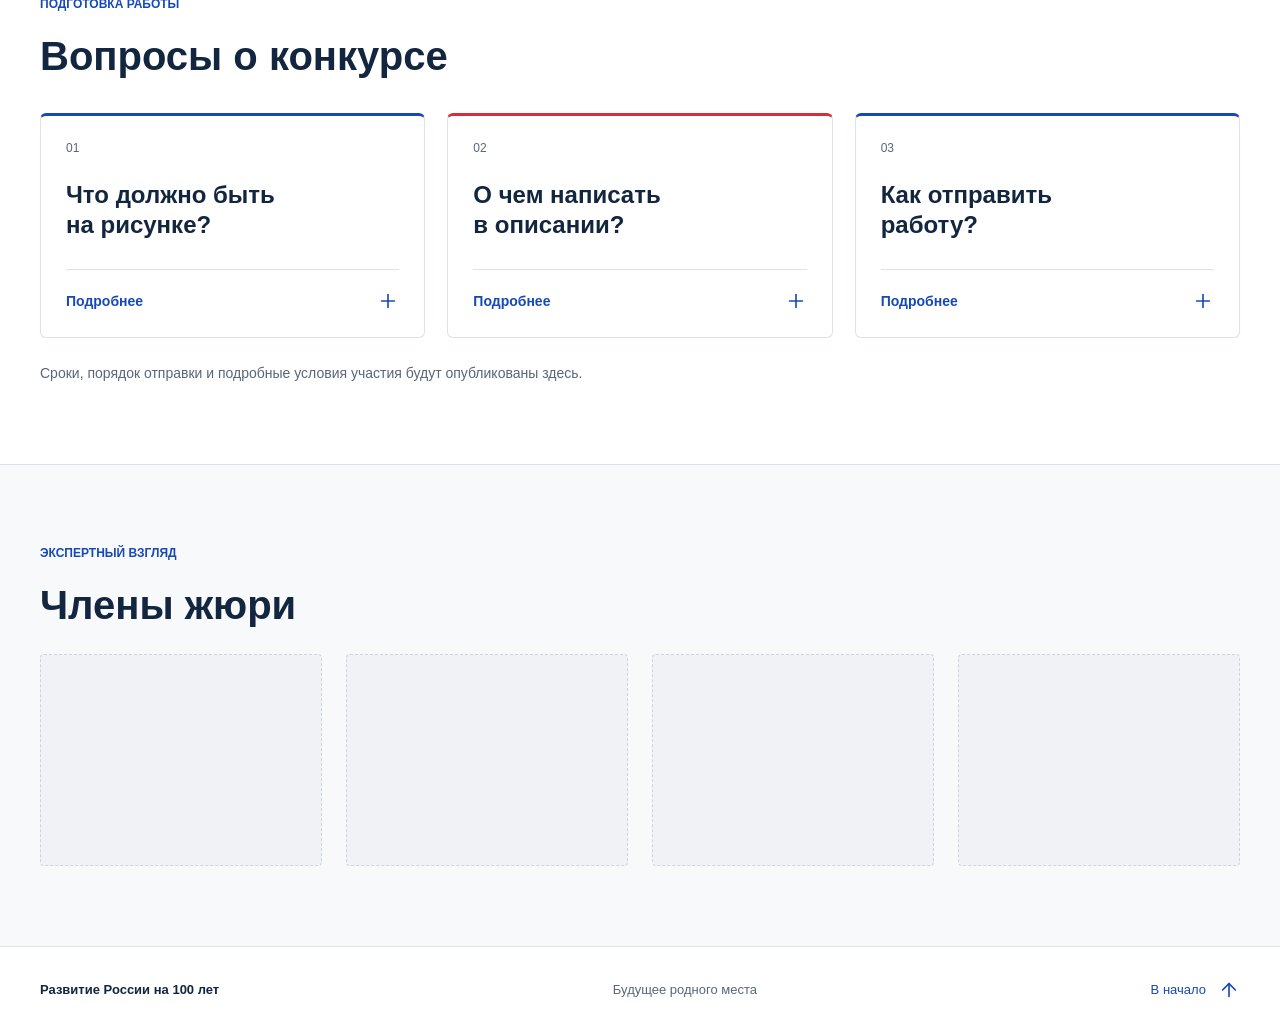
==== commit 082526aa: "Restore project homepage and move contest below it" ====
--- a/index.html
+++ b/index.html
@@ -3,15 +3,15 @@
 <head>
     <meta charset="UTF-8">
     <meta name="viewport" content="width=device-width, initial-scale=1.0">
-    <meta name="description" content="Творческий конкурс проекта «Развитие России на 100 лет». Рисунок и описание города, поселка или деревни будущего.">
+    <meta name="description" content="Развитие России на 100 лет: цели проекта, новости и творческие конкурсы. Представьте город, поселок или деревню будущего.">
     <meta name="theme-color" content="#1649b5">
-    <title>Город, поселок, деревня через 100 лет | Развитие России на 100 лет</title>
+    <title>Развитие России на 100 лет</title>
     <link rel="stylesheet" href="styles.css">
     <script src="assets/lucide.min.js" defer></script>
     <script src="script.js" defer></script>
 </head>
 <body>
-    <a class="skip-link" href="#contest">Перейти к содержанию</a>
+    <a class="skip-link" href="#project">Перейти к содержанию</a>
     <header class="site-header">
         <div class="header-inner">
             <a class="brand" href="#top" aria-label="Развитие России на 100 лет, в начало страницы">
@@ -19,16 +19,53 @@
                 <span>Развитие России<br>на 100 лет</span>
             </a>
             <nav aria-label="Основная навигация">
-                <a href="#contest">Конкурс</a><a href="#directions">Направления</a><a href="#questions">Вопросы</a><a href="#jury">Члены жюри</a><a href="#project">О проекте</a>
+                <a href="#project">О проекте</a><a href="#goals">Цели</a><a href="#news">Новости</a><a href="#contests">Конкурсы</a>
             </nav>
         </div>
     </header>
     <main id="top">
-        <section class="contest-hero" aria-labelledby="page-title">
-            <img class="hero-image" src="assets/future-settlement.png" alt="Город будущего на берегу реки: белые башни с синим остеклением, зеленые террасы и дома с солнечными крышами" fetchpriority="high" width="1672" height="941">
+        <section class="project-home" id="project" aria-labelledby="page-title">
+            <div class="container home-hero">
+                <h1 id="page-title">Развитие России на 100 лет</h1>
+                <p>Долгосрочное развитие страны: технологии, образование, инфраструктура и качество жизни.</p>
+            </div>
+            <div class="container home-information">
+                <div class="dashboard" aria-label="Основная информация">
+                    <article class="goals-panel panel" id="goals">
+                        <div class="section-heading"><h2>Цели национального проекта</h2></div>
+                        <ol class="goals-list">
+                            <li class="goal-item"><span class="goal-index">1</span><p>Укрепление технологической независимости и развитие собственной инженерной школы.</p></li>
+                            <li class="goal-item"><span class="goal-index">2</span><p>Обновление транспортной, цифровой и энергетической инфраструктуры регионов.</p></li>
+                            <li class="goal-item"><span class="goal-index">3</span><p>Рост качества образования, науки и прикладных исследовательских центров.</p></li>
+                            <li class="goal-item"><span class="goal-index">4</span><p>Поддержка современной промышленности, роботизации и высокоточного производства.</p></li>
+                            <li class="goal-item"><span class="goal-index">5</span><p>Развитие медицины, профилактики и доступных сервисов для людей старшего возраста.</p></li>
+                            <li class="goal-item"><span class="goal-index">6</span><p>Создание комфортной городской среды с зелеными зонами и безопасными общественными пространствами.</p></li>
+                            <li class="goal-item"><span class="goal-index">7</span><p>Расширение программ для молодежи, предпринимательства, спорта и творческих инициатив.</p></li>
+                            <li class="goal-item"><span class="goal-index">8</span><p>Сохранение культурного наследия и развитие туристических маршрутов по всей стране.</p></li>
+                        </ol>
+                    </article>
+                    <aside class="news-panel" id="news" aria-labelledby="news-title">
+                        <div class="section-heading"><h2 id="news-title">Новости</h2></div>
+                        <div class="news-grid">
+                            <article class="news-card"><span class="news-date">июнь 2026</span><h3>Новый центр компетенций</h3><p>Открыта площадка для проектных команд, инженерных кружков и наставников.</p></article>
+                            <article class="news-card"><span class="news-date">проект</span><h3>Региональные инициативы</h3><p>Собираются предложения по развитию городских сервисов и общественных пространств.</p></article>
+                            <article class="news-card news-card-wide"><span class="news-date">анонс</span><h3>Форум будущего</h3><p>Планируется серия встреч о технологиях, образовании, экологии и экономике ближайших десятилетий.</p></article>
+                        </div>
+                    </aside>
+                </div>
+            </div>
+        </section>
+        <section class="contest-entry" aria-labelledby="contests-entry-title">
+            <div class="container">
+                <div><h2 id="contests-entry-title">Конкурсы</h2><p>Город, поселок, деревня через 100 лет: рисунок и описание вашего будущего.</p></div>
+                <a class="primary-link" href="#contests">Перейти к конкурсам <i data-lucide="arrow-down" aria-hidden="true"></i></a>
+            </div>
+        </section>
+        <section class="contest-hero" id="contests" aria-labelledby="contest-hero-title">
+            <img class="hero-image" src="assets/future-settlement.png" alt="Город будущего на берегу реки: белые башни с синим остеклением, зеленые террасы и дома с солнечными крышами" loading="lazy" width="1672" height="941">
             <div class="hero-inner">
                 <p class="overline">Творческий конкурс</p>
-                <h1 id="page-title">Город, поселок,<br>деревня<br><span>через 100 лет</span></h1>
+                <h2 id="contest-hero-title">Город, поселок,<br>деревня<br><span>через 100 лет</span></h2>
                 <p class="hero-description">Представьте будущее родного места.<br>Нарисуйте его и расскажите свою историю.</p>
                 <a class="primary-link" href="#contest">О конкурсе <i data-lucide="arrow-down" aria-hidden="true"></i></a>
                 <p class="hero-format"><i data-lucide="image" aria-hidden="true"></i> Рисунок <span>+</span> <i data-lucide="file-text" aria-hidden="true"></i> Описание</p>
@@ -81,79 +118,6 @@
                 </div>
             </div>
         </section>
-        <section class="section project-section" id="project" aria-labelledby="project-title">
-        <div class="container">
-        <div class="project-heading"><p class="overline">О проекте</p><h2 id="project-title">Развитие России на 100 лет</h2></div>
-        <div class="dashboard" aria-label="Основная информация">
-            <article class="goals-panel panel">
-                <div class="section-heading">
-                    <span class="section-number">01</span>
-                    <h2>Цели национального проекта</h2>
-                </div>
-
-                <ol class="goals-list">
-                    <li class="goal-item">
-                        <span class="goal-index">1</span>
-                        <p>Укрепление технологической независимости и развитие собственной инженерной школы.</p>
-                    </li>
-                    <li class="goal-item">
-                        <span class="goal-index">2</span>
-                        <p>Обновление транспортной, цифровой и энергетической инфраструктуры регионов.</p>
-                    </li>
-                    <li class="goal-item">
-                        <span class="goal-index">3</span>
-                        <p>Рост качества образования, науки и прикладных исследовательских центров.</p>
-                    </li>
-                    <li class="goal-item">
-                        <span class="goal-index">4</span>
-                        <p>Поддержка современной промышленности, роботизации и высокоточного производства.</p>
-                    </li>
-                    <li class="goal-item">
-                        <span class="goal-index">5</span>
-                        <p>Развитие медицины, профилактики и доступных сервисов для людей старшего возраста.</p>
-                    </li>
-                    <li class="goal-item">
-                        <span class="goal-index">6</span>
-                        <p>Создание комфортной городской среды с зелеными зонами и безопасными общественными пространствами.</p>
-                    </li>
-                    <li class="goal-item">
-                        <span class="goal-index">7</span>
-                        <p>Расширение программ для молодежи, предпринимательства, спорта и творческих инициатив.</p>
-                    </li>
-                    <li class="goal-item">
-                        <span class="goal-index">8</span>
-                        <p>Сохранение культурного наследия и развитие туристических маршрутов по всей стране.</p>
-                    </li>
-                </ol>
-            </article>
-
-            <aside class="news-panel" aria-labelledby="news-title">
-                <div class="section-heading compact">
-                    <span class="section-number">02</span>
-                    <h2 id="news-title">Новости</h2>
-                </div>
-
-                <div class="news-grid">
-                    <article class="news-card">
-                        <span class="news-date">июнь 2026</span>
-                        <h3>Новый центр компетенций</h3>
-                        <p>Открыта площадка для проектных команд, инженерных кружков и наставников.</p>
-                    </article>
-                    <article class="news-card">
-                        <span class="news-date">проект</span>
-                        <h3>Региональные инициативы</h3>
-                        <p>Собираются предложения по развитию городских сервисов и общественных пространств.</p>
-                    </article>
-                    <article class="news-card news-card-wide">
-                        <span class="news-date">анонс</span>
-                        <h3>Форум будущего</h3>
-                        <p>Планируется серия встреч о технологиях, образовании, экологии и экономике ближайших десятилетий.</p>
-                    </article>
-                </div>
-            </aside>
-        </div>
-        </div>
-        </section>
     </main>
     <footer class="site-footer"><div class="container"><a class="footer-brand" href="#top">Развитие России на 100 лет</a><span>Будущее родного места</span><a href="#top" class="back-top">В начало <i data-lucide="arrow-up" aria-hidden="true"></i></a></div></footer>
     <dialog id="city-dialog" aria-labelledby="city-title">
--- a/styles.css
+++ b/styles.css
@@ -40,8 +40,23 @@
 .contest-hero::after { content: ""; position: absolute; inset: 0; z-index: -1; background: linear-gradient(90deg, rgba(255, 255, 255, .88) 0%, rgba(255, 255, 255, .6) 32%, rgba(255, 255, 255, .04) 64%); }
 .hero-inner { padding-block: 54px; }
 .contest-hero .overline { color: var(--ink); margin-bottom: 23px; }
-h1 { font-size: 68px; line-height: 1.04; font-weight: 800; max-width: 660px; margin-bottom: 24px; }
-h1 span { color: var(--blue); }
+h1, .contest-hero h2 { font-size: 68px; line-height: 1.04; font-weight: 800; max-width: 660px; margin-bottom: 24px; }
+.contest-hero h2 span { color: var(--blue); }
+.project-home { background: linear-gradient(90deg, rgba(255, 255, 255, .9), rgba(255, 255, 255, .7)), url("assets/background.png") center / cover; }
+.home-hero { padding-block: 58px 42px; border-bottom: 1px solid #13263f33; }
+.home-hero h1 { max-width: 900px; font-size: 56px; line-height: 1.1; }
+.home-hero > p { max-width: 700px; color: var(--muted); font-size: 18px; line-height: 1.6; margin: 0; }
+.home-information { padding-block: 32px 54px; }
+.project-home .goals-panel { padding: 28px; background: #ffffffdc; border: 1px solid #13263f22; border-radius: 6px; }
+.project-home .news-panel { padding-top: 28px; }
+.project-home .news-card { background: #ffffffdc; }
+.project-home .dashboard { gap: 28px; }
+.project-home .section-heading h2 { font-size: 25px; line-height: 1.2; margin: 0; }
+.contest-entry { border-block: 1px solid var(--line); padding-block: 38px; }
+.contest-entry .container { display: flex; align-items: center; justify-content: space-between; gap: 30px; }
+.contest-entry h2 { font-size: 30px; margin-bottom: 12px; }
+.contest-entry p { font-size: 16px; line-height: 1.6; color: var(--muted); margin: 0; max-width: 620px; }
+.contest-entry .primary-link { flex-shrink: 0; }
 .hero-description { font-size: 18px; line-height: 1.6; max-width: 520px; margin-bottom: 26px; }
 .primary-link { display: inline-flex; align-items: center; gap: 30px; background: var(--red); color: #fff; padding: 16px 23px; min-height: 54px; border-radius: 4px; font-weight: 700; }
 .primary-link:hover { background: #b91e2b; }
@@ -79,8 +94,6 @@
 .jury-section { border-top: 1px solid var(--line); background: #f8f9fb; }
 .jury-grid { display: grid; grid-template-columns: repeat(4, minmax(0, 1fr)); gap: 24px; }
 .jury-slot { aspect-ratio: 4 / 3; border: 1px dashed #cbd4e1; background: #f0f2f6; border-radius: 4px; }
-.project-section { border-top: 4px solid var(--red); }
-.project-heading { margin-bottom: 50px; }
 .dashboard { display: grid; grid-template-columns: minmax(0, 1.55fr) minmax(0, 1fr); gap: 48px; }
 .section-heading { display: flex; align-items: center; gap: 12px; padding-bottom: 18px; border-bottom: 1px solid var(--line); margin-bottom: 18px; }
 .section .section-heading h2 { font-size: 23px; margin: 0; }
@@ -112,12 +125,12 @@
 dialog li { padding-left: 5px; margin-bottom: 8px; }
 .dialog-note { border-top: 1px solid var(--line); padding-top: 20px; margin-top: 24px; margin-bottom: 0; color: var(--muted); }
 .no-script { padding: 30px; }
-@media (min-width: 1600px) { h1 { font-size: 78px; } }
+@media (min-width: 1600px) { .contest-hero h2 { font-size: 78px; } }
 @media (max-width: 1100px) {
     .container, .header-inner, .hero-inner { width: calc(100% - 48px); }
     nav { gap: 17px; }
     .brand { font-size: 13px; }
-    h1 { font-size: 60px; }
+    .contest-hero h2 { font-size: 60px; }
     .intro-grid { gap: 40px; }
     .section h2 { font-size: 34px; }
     .topic-card { padding: 22px; }
@@ -140,6 +153,8 @@
     .question-name { font-size: 20px; }
     .jury-grid { gap: 16px; }
     .hero-description { max-width: 400px; }
+    .home-hero h1 { font-size: 46px; }
+    .contest-entry .container { align-items: flex-start; flex-direction: column; gap: 22px; }
 }
 @media (max-width: 600px) {
     .container, .header-inner, .hero-inner { width: calc(100% - 36px); }
@@ -151,7 +166,14 @@
     .hero-inner { padding: 44px 0 40px; }
     .hero-image { object-position: 64% center; }
     .contest-hero::after { background: rgba(255, 255, 255, .73); }
-    h1 { font-size: 42px; max-width: 370px; }
+    .contest-hero h2 { font-size: 42px; max-width: 370px; }
+    .home-hero { padding-block: 36px 28px; }
+    .home-hero h1 { font-size: 36px; }
+    .home-hero > p { font-size: 16px; }
+    .home-information { padding-block: 24px 36px; }
+    .project-home .goals-panel { padding: 20px; }
+    .project-home .section-heading h2 { font-size: 22px; }
+    .project-home .news-panel { padding-top: 12px; }
     .hero-description { font-size: 16px; }
     .contest-hero .overline { margin-bottom: 18px; }
     .primary-link { padding: 14px 20px; }
@@ -176,7 +198,8 @@
     dialog p, dialog li { font-size: 16px; }
 }
 @media (max-width: 370px) {
-    h1 { font-size: 34px; margin-bottom: 18px; }
+    .contest-hero h2 { font-size: 34px; margin-bottom: 18px; }
+    .home-hero h1 { font-size: 32px; }
     .hero-inner { padding: 28px 0; }
     .hero-description { font-size: 15px; margin-bottom: 20px; }
     .hero-format { margin-top: 20px; }
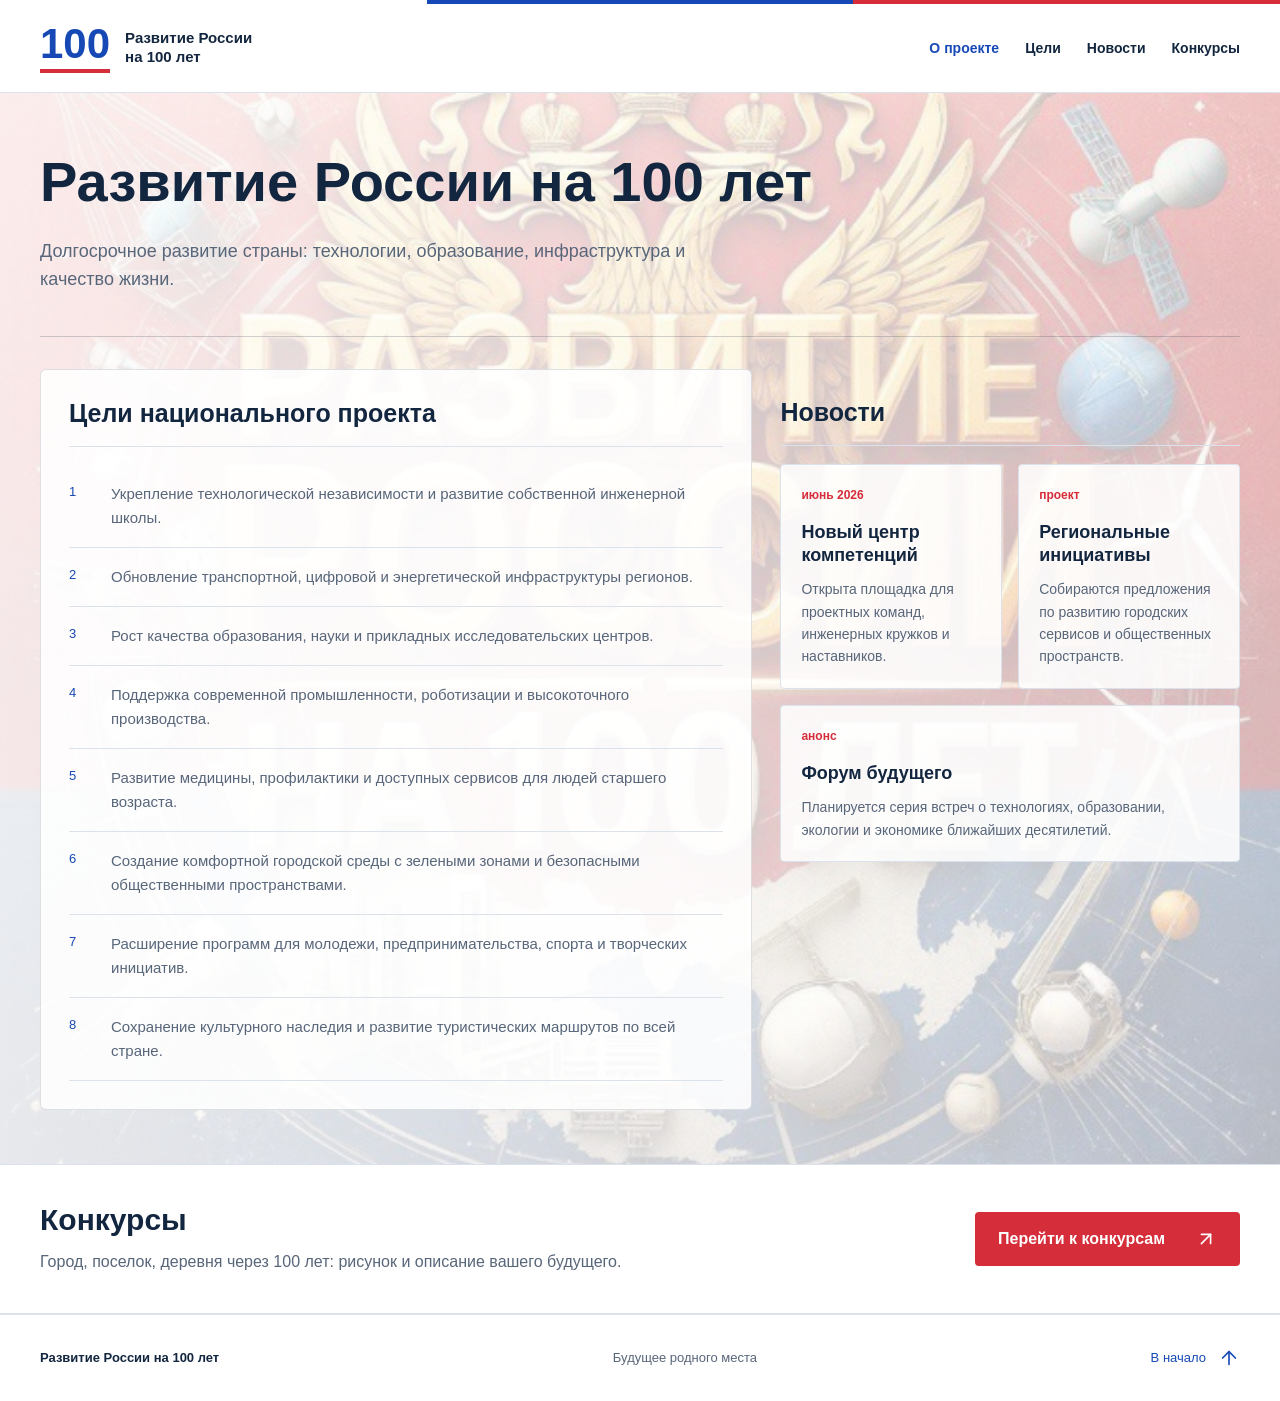
==== commit ebb22cbf: "Move contests to a separate page and keep project homepage" ====
--- a/index.html
+++ b/index.html
@@ -3,7 +3,7 @@
 <head>
     <meta charset="UTF-8">
     <meta name="viewport" content="width=device-width, initial-scale=1.0">
-    <meta name="description" content="Развитие России на 100 лет: цели проекта, новости и творческие конкурсы. Представьте город, поселок или деревню будущего.">
+    <meta name="description" content="Развитие России на 100 лет: цели проекта, новости и творческие конкурсы.">
     <meta name="theme-color" content="#1649b5">
     <title>Развитие России на 100 лет</title>
     <link rel="stylesheet" href="styles.css">
@@ -19,7 +19,7 @@
                 <span>Развитие России<br>на 100 лет</span>
             </a>
             <nav aria-label="Основная навигация">
-                <a href="#project">О проекте</a><a href="#goals">Цели</a><a href="#news">Новости</a><a href="#contests">Конкурсы</a>
+                <a href="#project" aria-current="page">О проекте</a><a href="#goals">Цели</a><a href="#news">Новости</a><a href="contests.html">Конкурсы</a>
             </nav>
         </div>
     </header>
@@ -58,108 +58,10 @@
         <section class="contest-entry" aria-labelledby="contests-entry-title">
             <div class="container">
                 <div><h2 id="contests-entry-title">Конкурсы</h2><p>Город, поселок, деревня через 100 лет: рисунок и описание вашего будущего.</p></div>
-                <a class="primary-link" href="#contests">Перейти к конкурсам <i data-lucide="arrow-down" aria-hidden="true"></i></a>
-            </div>
-        </section>
-        <section class="contest-hero" id="contests" aria-labelledby="contest-hero-title">
-            <img class="hero-image" src="assets/future-settlement.png" alt="Город будущего на берегу реки: белые башни с синим остеклением, зеленые террасы и дома с солнечными крышами" loading="lazy" width="1672" height="941">
-            <div class="hero-inner">
-                <p class="overline">Творческий конкурс</p>
-                <h2 id="contest-hero-title">Город, поселок,<br>деревня<br><span>через 100 лет</span></h2>
-                <p class="hero-description">Представьте будущее родного места.<br>Нарисуйте его и расскажите свою историю.</p>
-                <a class="primary-link" href="#contest">О конкурсе <i data-lucide="arrow-down" aria-hidden="true"></i></a>
-                <p class="hero-format"><i data-lucide="image" aria-hidden="true"></i> Рисунок <span>+</span> <i data-lucide="file-text" aria-hidden="true"></i> Описание</p>
-            </div>
-        </section>
-
-        <section class="section contest-intro" id="contest" aria-labelledby="contest-title">
-            <div class="container intro-grid">
-                <div><p class="overline">Конкурс</p><h2 id="contest-title">Будущее начинается<br>с вашей идеи</h2></div>
-                <div class="intro-copy">
-                    <p>Как изменится место, где вы живете, через сто лет? Какими станут дома, улицы, транспорт и природа рядом с нами?</p>
-                    <p>Создайте рисунок города, поселка или деревни будущего и дополните его описанием. Покажите не только новые здания, но и жизнь людей: что они ценят, как общаются и заботятся о своем доме.</p>
-                    <div class="format-line"><span>Одна идея</span><span>Рисунок</span><span>Описание к рисунку</span></div>
-                    <a href="#directions" class="inline-link">Посмотреть направления <i data-lucide="arrow-down-right" aria-hidden="true"></i></a>
-                </div>
-            </div>
-        </section>
-        <section class="section directions-section" id="directions" aria-labelledby="directions-title">
-            <div class="container">
-                <div class="section-top"><div><p class="overline">Ваша тема</p><h2 id="directions-title">Направления конкурсов</h2></div><p>Три масштаба.<br>Один взгляд в будущее.</p></div>
-                <div class="topic-grid">
-                    <button class="topic-card topic-city" type="button" data-dialog="city-dialog" aria-haspopup="dialog" aria-controls="city-dialog">
-                        <span class="topic-icon"><i data-lucide="building-2" aria-hidden="true"></i></span><span class="topic-number">01</span><span class="topic-name">Город</span><span class="topic-caption">Новый ритм большой жизни</span><span class="card-link">Подробнее <i data-lucide="arrow-up-right" aria-hidden="true"></i></span>
-                    </button>
-                    <button class="topic-card topic-town" type="button" data-dialog="town-dialog" aria-haspopup="dialog" aria-controls="town-dialog">
-                        <span class="topic-icon"><i data-lucide="house" aria-hidden="true"></i></span><span class="topic-number">02</span><span class="topic-name">Поселок</span><span class="topic-caption">Технологии ближе к человеку</span><span class="card-link">Подробнее <i data-lucide="arrow-up-right" aria-hidden="true"></i></span>
-                    </button>
-                    <button class="topic-card topic-village" type="button" data-dialog="village-dialog" aria-haspopup="dialog" aria-controls="village-dialog">
-                        <span class="topic-icon"><i data-lucide="trees" aria-hidden="true"></i></span><span class="topic-number">03</span><span class="topic-name">Деревня</span><span class="topic-caption">Природа, традиции, новые идеи</span><span class="card-link">Подробнее <i data-lucide="arrow-up-right" aria-hidden="true"></i></span>
-                    </button>
-                </div>
-            </div>
-        </section>
-        <section class="section questions-section" id="questions" aria-labelledby="questions-title">
-            <div class="container">
-                <div class="section-top"><div><p class="overline">Подготовка работы</p><h2 id="questions-title">Вопросы о конкурсе</h2></div></div>
-                <div class="question-grid">
-                    <button class="question-card" type="button" data-dialog="drawing-dialog" aria-haspopup="dialog" aria-controls="drawing-dialog"><span class="question-number">01</span><span class="question-name">Что должно быть<br>на рисунке?</span><span class="card-link">Подробнее <i data-lucide="plus" aria-hidden="true"></i></span></button>
-                    <button class="question-card" type="button" data-dialog="description-dialog" aria-haspopup="dialog" aria-controls="description-dialog"><span class="question-number">02</span><span class="question-name">О чем написать<br>в описании?</span><span class="card-link">Подробнее <i data-lucide="plus" aria-hidden="true"></i></span></button>
-                    <button class="question-card" type="button" data-dialog="submission-dialog" aria-haspopup="dialog" aria-controls="submission-dialog"><span class="question-number">03</span><span class="question-name">Как отправить<br>работу?</span><span class="card-link">Подробнее <i data-lucide="plus" aria-hidden="true"></i></span></button>
-                </div>
-                <p class="participation-note">Сроки, порядок отправки и подробные условия участия будут опубликованы здесь.</p>
-            </div>
-        </section>
-        <section class="section jury-section" id="jury" aria-labelledby="jury-title">
-            <div class="container"><p class="overline">Экспертный взгляд</p><h2 id="jury-title">Члены жюри</h2>
-                <div class="jury-grid" aria-label="Состав жюри пока не опубликован">
-                    <!-- Add jury names and portraits after the composition is approved. -->
-                    <div class="jury-slot" aria-hidden="true"></div><div class="jury-slot" aria-hidden="true"></div><div class="jury-slot" aria-hidden="true"></div><div class="jury-slot" aria-hidden="true"></div>
-                </div>
+                <a class="primary-link" href="contests.html">Перейти к конкурсам <i data-lucide="arrow-up-right" aria-hidden="true"></i></a>
             </div>
         </section>
     </main>
     <footer class="site-footer"><div class="container"><a class="footer-brand" href="#top">Развитие России на 100 лет</a><span>Будущее родного места</span><a href="#top" class="back-top">В начало <i data-lucide="arrow-up" aria-hidden="true"></i></a></div></footer>
-    <dialog id="city-dialog" aria-labelledby="city-title">
-        <button class="dialog-close" type="button" data-close aria-label="Закрыть"><i data-lucide="x" aria-hidden="true"></i></button>
-        <span class="dialog-icon"><i data-lucide="building-2" aria-hidden="true"></i></span><p class="overline">Направление / Город</p><h2 id="city-title">Город через 100 лет</h2>
-        <p>Представьте город, в котором технологии помогают людям, а общественные пространства объединяют их.</p>
-        <ul><li>Какими станут дома, улицы и районы?</li><li>Как будут передвигаться жители?</li><li>Где люди будут учиться, работать и отдыхать?</li><li>Как город сохранит чистый воздух, воду и зеленые зоны?</li></ul>
-        <p class="dialog-note">Покажите вашу идею на рисунке и объясните, что делает этот город особенным.</p>
-    </dialog>
-    <dialog id="town-dialog" aria-labelledby="town-title">
-        <button class="dialog-close" type="button" data-close aria-label="Закрыть"><i data-lucide="x" aria-hidden="true"></i></button>
-        <span class="dialog-icon"><i data-lucide="house" aria-hidden="true"></i></span><p class="overline">Направление / Поселок</p><h2 id="town-title">Поселок через 100 лет</h2>
-        <p>Представьте уютное место, где современные возможности доступны рядом с домом.</p>
-        <ul><li>Как будут выглядеть дома и общие пространства?</li><li>Что свяжет поселок с другими населенными пунктами?</li><li>Где будут расположены школы, места работы и отдыха?</li><li>Как новые технологии улучшат повседневную жизнь?</li></ul>
-        <p class="dialog-note">Нарисуйте поселок и расскажите о жизни его жителей.</p>
-    </dialog>
-    <dialog id="village-dialog" aria-labelledby="village-title">
-        <button class="dialog-close" type="button" data-close aria-label="Закрыть"><i data-lucide="x" aria-hidden="true"></i></button>
-        <span class="dialog-icon"><i data-lucide="trees" aria-hidden="true"></i></span><p class="overline">Направление / Деревня</p><h2 id="village-title">Деревня через 100 лет</h2>
-        <p>Представьте деревню, в которой природа и традиции встречаются с новыми возможностями.</p>
-        <ul><li>Какими станут дома, дворы и хозяйства?</li><li>Как жители будут выращивать продукты и получать энергию?</li><li>Что сохранится из местных традиций?</li><li>Как деревня будет заботиться о природе вокруг?</li></ul>
-        <p class="dialog-note">Создайте рисунок и опишите, как будет устроена жизнь в вашей деревне будущего.</p>
-    </dialog>
-    <dialog id="drawing-dialog" aria-labelledby="drawing-title">
-        <button class="dialog-close" type="button" data-close aria-label="Закрыть"><i data-lucide="x" aria-hidden="true"></i></button>
-        <span class="dialog-icon"><i data-lucide="image" aria-hidden="true"></i></span><p class="overline">Вопрос / Рисунок</p><h2 id="drawing-title">Что должно быть на рисунке?</h2>
-        <p>Ваше видение города, поселка или деревни через 100 лет. Можно показать панораму, улицу, площадь, двор или другое место, через которое раскрывается ваша идея.</p>
-        <ul><li>Продумайте, как место изменится за сто лет.</li><li>Добавьте детали: транспорт, природу, дома и пространства для людей.</li><li>Покажите связь между архитектурой и повседневной жизнью.</li></ul>
-        <p class="dialog-note">Требования к технике, размеру и формату работы будут опубликованы в условиях конкурса.</p>
-    </dialog>
-    <dialog id="description-dialog" aria-labelledby="description-title">
-        <button class="dialog-close" type="button" data-close aria-label="Закрыть"><i data-lucide="x" aria-hidden="true"></i></button>
-        <span class="dialog-icon"><i data-lucide="file-text" aria-hidden="true"></i></span><p class="overline">Вопрос / Описание</p><h2 id="description-title">О чем написать в описании?</h2>
-        <p>Помогите зрителю понять ваш рисунок. Расскажите о месте, его жителях и изменениях, которые вы представили.</p>
-        <ul><li>Как называется ваша работа и какое место изображено?</li><li>Что изменилось через 100 лет, а что сохранилось?</li><li>Как работают новые технологии и как они помогают людям?</li><li>Почему вы хотели бы жить в таком месте?</li></ul>
-        <p class="dialog-note">Требования к объему описания будут опубликованы вместе с условиями участия.</p>
-    </dialog>
-    <dialog id="submission-dialog" aria-labelledby="submission-title">
-        <button class="dialog-close" type="button" data-close aria-label="Закрыть"><i data-lucide="x" aria-hidden="true"></i></button>
-        <span class="dialog-icon"><i data-lucide="send" aria-hidden="true"></i></span><p class="overline">Вопрос / Участие</p><h2 id="submission-title">Как отправить работу?</h2>
-        <p>Способ отправки работ и даты приема пока не опубликованы.</p><p>Подготовьте рисунок и описание к нему. Порядок подачи, требования к файлам и сведениям об авторе появятся на этой странице вместе с подробными условиями конкурса.</p>
-    </dialog>
-    <noscript><p class="no-script">Рисунок и описание города, поселка или деревни через 100 лет. Сроки и способ отправки работ будут опубликованы здесь. Для просмотра подробностей в карточках включите JavaScript.</p></noscript>
 </body>
 </html>
--- a/styles.css
+++ b/styles.css
@@ -32,7 +32,7 @@
 .brand-mark { color: var(--blue); font-size: 42px; border-bottom: 4px solid var(--red); line-height: 1; padding-bottom: 4px; }
 nav { display: flex; gap: 26px; align-items: center; flex-wrap: wrap; }
 nav a { font-size: 14px; padding: 12px 0; font-weight: 600; }
-nav a:hover { color: var(--blue); }
+nav a:hover, nav a[aria-current="page"] { color: var(--blue); }
 .skip-link { position: fixed; top: -80px; left: 16px; background: #fff; color: var(--blue); padding: 16px; z-index: 50; }
 .skip-link:focus { top: 10px; }
 .contest-hero { position: relative; isolation: isolate; min-height: min(680px, calc(100svh - 150px)); display: flex; align-items: center; background: #d4e9fb; overflow: hidden; }
@@ -40,8 +40,8 @@
 .contest-hero::after { content: ""; position: absolute; inset: 0; z-index: -1; background: linear-gradient(90deg, rgba(255, 255, 255, .88) 0%, rgba(255, 255, 255, .6) 32%, rgba(255, 255, 255, .04) 64%); }
 .hero-inner { padding-block: 54px; }
 .contest-hero .overline { color: var(--ink); margin-bottom: 23px; }
-h1, .contest-hero h2 { font-size: 68px; line-height: 1.04; font-weight: 800; max-width: 660px; margin-bottom: 24px; }
-.contest-hero h2 span { color: var(--blue); }
+h1, .contest-hero h1 { font-size: 68px; line-height: 1.04; font-weight: 800; max-width: 660px; margin-bottom: 24px; }
+.contest-hero h1 span { color: var(--blue); }
 .project-home { background: linear-gradient(90deg, rgba(255, 255, 255, .9), rgba(255, 255, 255, .7)), url("assets/background.png") center / cover; }
 .home-hero { padding-block: 58px 42px; border-bottom: 1px solid #13263f33; }
 .home-hero h1 { max-width: 900px; font-size: 56px; line-height: 1.1; }
@@ -125,12 +125,12 @@
 dialog li { padding-left: 5px; margin-bottom: 8px; }
 .dialog-note { border-top: 1px solid var(--line); padding-top: 20px; margin-top: 24px; margin-bottom: 0; color: var(--muted); }
 .no-script { padding: 30px; }
-@media (min-width: 1600px) { .contest-hero h2 { font-size: 78px; } }
+@media (min-width: 1600px) { .contest-hero h1 { font-size: 78px; } }
 @media (max-width: 1100px) {
     .container, .header-inner, .hero-inner { width: calc(100% - 48px); }
     nav { gap: 17px; }
     .brand { font-size: 13px; }
-    .contest-hero h2 { font-size: 60px; }
+    .contest-hero h1 { font-size: 60px; }
     .intro-grid { gap: 40px; }
     .section h2 { font-size: 34px; }
     .topic-card { padding: 22px; }
@@ -166,7 +166,7 @@
     .hero-inner { padding: 44px 0 40px; }
     .hero-image { object-position: 64% center; }
     .contest-hero::after { background: rgba(255, 255, 255, .73); }
-    .contest-hero h2 { font-size: 42px; max-width: 370px; }
+    .contest-hero h1 { font-size: 42px; max-width: 370px; }
     .home-hero { padding-block: 36px 28px; }
     .home-hero h1 { font-size: 36px; }
     .home-hero > p { font-size: 16px; }
@@ -198,7 +198,7 @@
     dialog p, dialog li { font-size: 16px; }
 }
 @media (max-width: 370px) {
-    .contest-hero h2 { font-size: 34px; margin-bottom: 18px; }
+    .contest-hero h1 { font-size: 34px; margin-bottom: 18px; }
     .home-hero h1 { font-size: 32px; }
     .hero-inner { padding: 28px 0; }
     .hero-description { font-size: 15px; margin-bottom: 20px; }
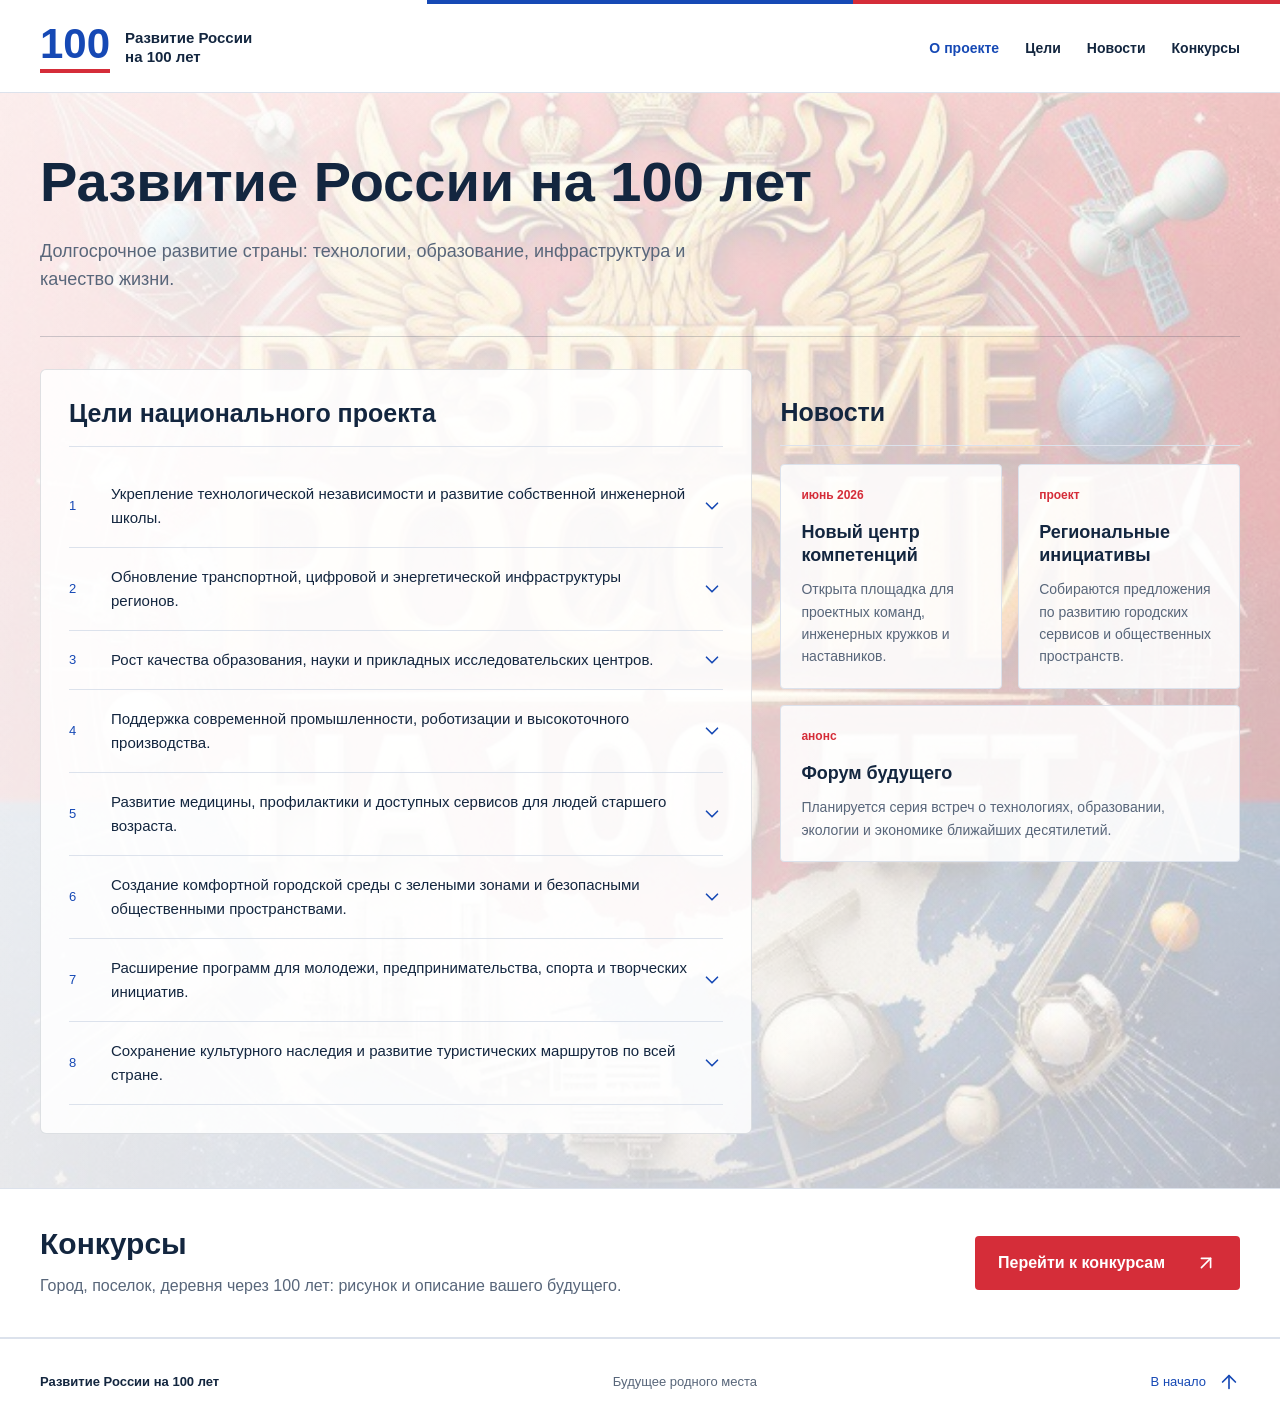
==== commit b2d36b9d: "Add expandable descriptions to all eight project goals" ====
--- a/index.html
+++ b/index.html
@@ -34,14 +34,54 @@
                     <article class="goals-panel panel" id="goals">
                         <div class="section-heading"><h2>Цели национального проекта</h2></div>
                         <ol class="goals-list">
-                            <li class="goal-item"><span class="goal-index">1</span><p>Укрепление технологической независимости и развитие собственной инженерной школы.</p></li>
-                            <li class="goal-item"><span class="goal-index">2</span><p>Обновление транспортной, цифровой и энергетической инфраструктуры регионов.</p></li>
-                            <li class="goal-item"><span class="goal-index">3</span><p>Рост качества образования, науки и прикладных исследовательских центров.</p></li>
-                            <li class="goal-item"><span class="goal-index">4</span><p>Поддержка современной промышленности, роботизации и высокоточного производства.</p></li>
-                            <li class="goal-item"><span class="goal-index">5</span><p>Развитие медицины, профилактики и доступных сервисов для людей старшего возраста.</p></li>
-                            <li class="goal-item"><span class="goal-index">6</span><p>Создание комфортной городской среды с зелеными зонами и безопасными общественными пространствами.</p></li>
-                            <li class="goal-item"><span class="goal-index">7</span><p>Расширение программ для молодежи, предпринимательства, спорта и творческих инициатив.</p></li>
-                            <li class="goal-item"><span class="goal-index">8</span><p>Сохранение культурного наследия и развитие туристических маршрутов по всей стране.</p></li>
+                            <li class="goal-item">
+                                <details>
+                                    <summary><span class="goal-index">1</span><span class="goal-title">Укрепление технологической независимости и развитие собственной инженерной школы.</span><i class="goal-chevron" data-lucide="chevron-down" aria-hidden="true"></i></summary>
+                                    <div class="goal-description"><p>Развитие собственных технологий, программного обеспечения и инженерных решений. Важные направления: подготовка специалистов, поддержка конструкторских команд и сотрудничество науки с производством. Цель — создавать и совершенствовать необходимые стране технологии, опираясь на собственные знания и компетенции.</p></div>
+                                </details>
+                            </li>
+                            <li class="goal-item">
+                                <details>
+                                    <summary><span class="goal-index">2</span><span class="goal-title">Обновление транспортной, цифровой и энергетической инфраструктуры регионов.</span><i class="goal-chevron" data-lucide="chevron-down" aria-hidden="true"></i></summary>
+                                    <div class="goal-description"><p>Развитие дорог, общественного транспорта, связи и систем энергоснабжения. Современная инфраструктура должна связывать города и небольшие населенные пункты, упрощать поездки и обеспечивать доступ к цифровым сервисам. Особое внимание — надежности сетей, доступности услуг и рациональному использованию энергии.</p></div>
+                                </details>
+                            </li>
+                            <li class="goal-item">
+                                <details>
+                                    <summary><span class="goal-index">3</span><span class="goal-title">Рост качества образования, науки и прикладных исследовательских центров.</span><i class="goal-chevron" data-lucide="chevron-down" aria-hidden="true"></i></summary>
+                                    <div class="goal-description"><p>Создание условий для качественного обучения на всех этапах жизни: от школы до профессиональной переподготовки. Развитие лабораторий, исследовательских центров и практических образовательных программ помогает превращать знания в реальные решения. Важную роль играют наставничество и совместные проекты учебных заведений, ученых и предприятий.</p></div>
+                                </details>
+                            </li>
+                            <li class="goal-item">
+                                <details>
+                                    <summary><span class="goal-index">4</span><span class="goal-title">Поддержка современной промышленности, роботизации и высокоточного производства.</span><i class="goal-chevron" data-lucide="chevron-down" aria-hidden="true"></i></summary>
+                                    <div class="goal-description"><p>Обновление оборудования и производственных процессов, внедрение роботизированных систем и цифрового управления. Это направление объединяет развитие точного машиностроения, новых материалов и контроля качества. Технологии должны повышать эффективность предприятий, снижать расход ресурсов и делать труд людей безопаснее.</p></div>
+                                </details>
+                            </li>
+                            <li class="goal-item">
+                                <details>
+                                    <summary><span class="goal-index">5</span><span class="goal-title">Развитие медицины, профилактики и доступных сервисов для людей старшего возраста.</span><i class="goal-chevron" data-lucide="chevron-down" aria-hidden="true"></i></summary>
+                                    <div class="goal-description"><p>Повышение доступности медицинской помощи, развитие ранней диагностики и профилактики заболеваний. Для людей старшего возраста важны удобные сервисы, помощь в повседневной жизни и условия для активного долголетия. В центре этого направления — качество жизни человека и возможность получать необходимую поддержку рядом с домом.</p></div>
+                                </details>
+                            </li>
+                            <li class="goal-item">
+                                <details>
+                                    <summary><span class="goal-index">6</span><span class="goal-title">Создание комфортной городской среды с зелеными зонами и безопасными общественными пространствами.</span><i class="goal-chevron" data-lucide="chevron-down" aria-hidden="true"></i></summary>
+                                    <div class="goal-description"><p>Развитие парков, дворов, пешеходных маршрутов и мест для отдыха и общения. Комфортная среда должна быть удобной для детей, пожилых людей и жителей с ограниченной мобильностью. Благоустройство объединяет озеленение, безопасное освещение, доступный транспорт и бережное отношение к природным ресурсам.</p></div>
+                                </details>
+                            </li>
+                            <li class="goal-item">
+                                <details>
+                                    <summary><span class="goal-index">7</span><span class="goal-title">Расширение программ для молодежи, предпринимательства, спорта и творческих инициатив.</span><i class="goal-chevron" data-lucide="chevron-down" aria-hidden="true"></i></summary>
+                                    <div class="goal-description"><p>Создание возможностей для учебы, самореализации и запуска собственных проектов. Поддержка молодежных команд, малого бизнеса, спортивных секций и творческих объединений помогает людям применять свои способности. Важны доступные площадки, наставники и возможность развивать инициативы в своем городе, поселке или деревне.</p></div>
+                                </details>
+                            </li>
+                            <li class="goal-item">
+                                <details>
+                                    <summary><span class="goal-index">8</span><span class="goal-title">Сохранение культурного наследия и развитие туристических маршрутов по всей стране.</span><i class="goal-chevron" data-lucide="chevron-down" aria-hidden="true"></i></summary>
+                                    <div class="goal-description"><p>Сохранение исторических памятников, местных традиций и культурного разнообразия регионов. Развитие музеев, туристических маршрутов и инфраструктуры для путешествий помогает знакомиться с историей и природой страны. Новые проекты должны бережно относиться к наследию и приносить пользу местным жителям.</p></div>
+                                </details>
+                            </li>
                         </ol>
                     </article>
                     <aside class="news-panel" id="news" aria-labelledby="news-title">
--- a/styles.css
+++ b/styles.css
@@ -99,9 +99,16 @@
 .section .section-heading h2 { font-size: 23px; margin: 0; }
 .section-number { color: var(--blue); font-size: 12px; font-weight: 700; }
 .goals-list { list-style: none; padding: 0; margin: 0; }
-.goal-item { display: grid; grid-template-columns: 28px minmax(0, 1fr); gap: 14px; padding: 17px 0; border-bottom: 1px solid var(--line); }
+.goal-item { border-bottom: 1px solid var(--line); }
+.goal-item summary { display: grid; grid-template-columns: 28px minmax(0, 1fr) 22px; gap: 14px; align-items: center; padding: 17px 0; cursor: pointer; list-style: none; }
+.goal-item summary::-webkit-details-marker { display: none; }
 .goal-index { font-size: 13px; color: var(--blue); line-height: 1.6; }
-.goal-item p { margin: 0; font-size: 15px; line-height: 1.6; color: var(--muted); }
+.goal-title { font-size: 15px; line-height: 1.6; color: var(--ink); }
+.goal-item summary:hover .goal-title, .goal-item details[open] .goal-title { color: var(--blue); }
+.goal-chevron { color: var(--blue); }
+.goal-item details[open] .goal-chevron { transform: rotate(180deg); }
+.goal-description { padding: 0 0 20px 42px; }
+.goal-description p { margin: 0; font-size: 15px; line-height: 1.7; color: var(--muted); }
 .news-grid { display: grid; grid-template-columns: repeat(2, minmax(0, 1fr)); gap: 16px; }
 .news-card { border: 1px solid var(--line); padding: 20px; border-radius: 4px; }
 .news-card-wide { grid-column: 1 / -1; }
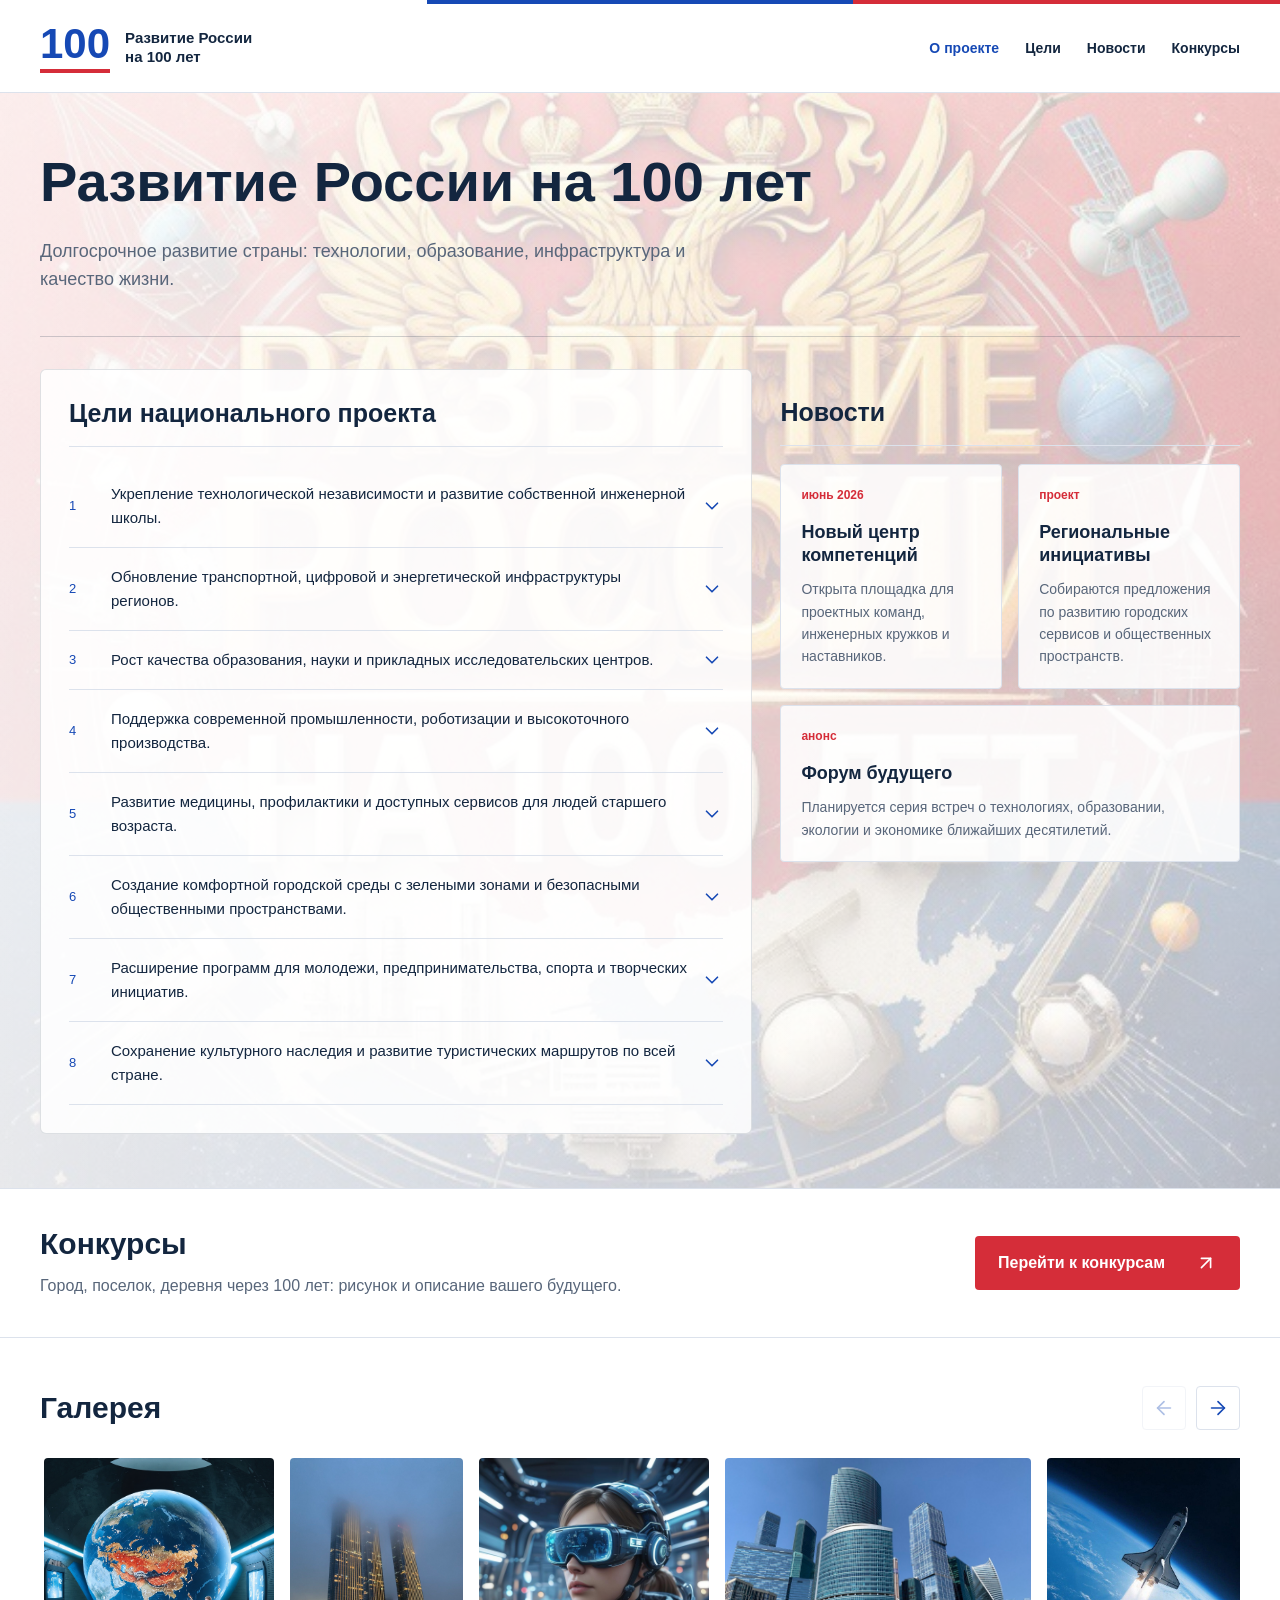
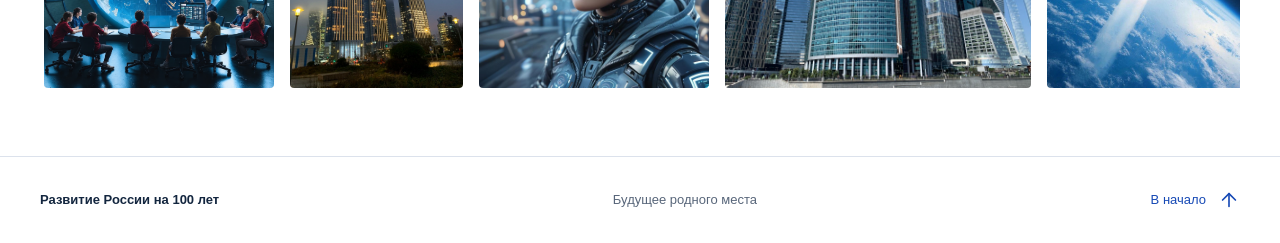
==== commit 85712029: "Add homepage photo gallery and repair planet classroom image" ====
--- a/index.html
+++ b/index.html
@@ -101,7 +101,40 @@
                 <a class="primary-link" href="contests.html">Перейти к конкурсам <i data-lucide="arrow-up-right" aria-hidden="true"></i></a>
             </div>
         </section>
+        <section class="gallery-section" id="gallery" aria-labelledby="gallery-title">
+            <div class="container">
+                <div class="gallery-heading">
+                    <h2 id="gallery-title">Галерея</h2>
+                    <div class="gallery-controls" aria-label="Прокрутка галереи">
+                        <button type="button" class="icon-button" data-gallery-scroll="-1" aria-label="Предыдущие фотографии" title="Предыдущие фотографии" aria-controls="gallery-track" disabled><i data-lucide="arrow-left" aria-hidden="true"></i></button>
+                        <button type="button" class="icon-button" data-gallery-scroll="1" aria-label="Следующие фотографии" title="Следующие фотографии" aria-controls="gallery-track"><i data-lucide="arrow-right" aria-hidden="true"></i></button>
+                    </div>
+                </div>
+                <div class="gallery-track" id="gallery-track" tabindex="0" aria-label="Фотографии проекта">
+                    <!-- Add another image link here to extend the gallery. -->
+                    <a class="gallery-item" href="assets/gallery/planet-classroom.png" aria-haspopup="dialog" aria-controls="gallery-viewer"><img src="assets/gallery/planet-classroom.png" alt="Учебный зал будущего с большим глобусом" width="1254" height="1254" loading="lazy" decoding="async"></a>
+                    <a class="gallery-item" href="assets/gallery/towers-in-fog.png" aria-haspopup="dialog" aria-controls="gallery-viewer"><img src="assets/gallery/towers-in-fog.png" alt="Небоскребы с вечерней подсветкой в тумане" width="960" height="1280" loading="lazy" decoding="async"></a>
+                    <a class="gallery-item" href="assets/gallery/future-technology.png" aria-haspopup="dialog" aria-controls="gallery-viewer"><img src="assets/gallery/future-technology.png" alt="Образ технологий будущего: девушка в цифровых очках" width="1024" height="1024" loading="lazy" decoding="async"></a>
+                    <a class="gallery-item" href="assets/gallery/city-skyline.png" aria-haspopup="dialog" aria-controls="gallery-viewer"><img src="assets/gallery/city-skyline.png" alt="Панорама небоскребов Москва-Сити" width="1280" height="960" loading="lazy" decoding="async"></a>
+                    <a class="gallery-item" href="assets/gallery/space-flight.png" aria-haspopup="dialog" aria-controls="gallery-viewer"><img src="assets/gallery/space-flight.png" alt="Космический корабль над Землей" width="671" height="673" loading="lazy" decoding="async"></a>
+                    <a class="gallery-item" href="assets/gallery/lunar-base.png" aria-haspopup="dialog" aria-controls="gallery-viewer"><img src="assets/gallery/lunar-base.png" alt="Футуристичная исследовательская база на Луне" width="1024" height="1024" loading="lazy" decoding="async"></a>
+                </div>
+            </div>
+        </section>
     </main>
     <footer class="site-footer"><div class="container"><a class="footer-brand" href="#top">Развитие России на 100 лет</a><span>Будущее родного места</span><a href="#top" class="back-top">В начало <i data-lucide="arrow-up" aria-hidden="true"></i></a></div></footer>
+    <dialog id="gallery-viewer" class="gallery-viewer" aria-labelledby="gallery-viewer-title" aria-describedby="gallery-photo-caption">
+        <h2 id="gallery-viewer-title" class="visually-hidden">Галерея</h2>
+        <button class="dialog-close" type="button" data-close aria-label="Закрыть" title="Закрыть"><i data-lucide="x" aria-hidden="true"></i></button>
+        <div class="gallery-photo-frame"><img id="gallery-photo" alt=""></div>
+        <div class="gallery-viewer-footer">
+            <p id="gallery-photo-caption"></p>
+            <div class="gallery-viewer-controls">
+                <button type="button" class="icon-button" data-gallery-prev aria-label="Предыдущее фото" title="Предыдущее фото"><i data-lucide="chevron-left" aria-hidden="true"></i></button>
+                <span id="gallery-photo-count" aria-live="polite" aria-atomic="true"></span>
+                <button type="button" class="icon-button" data-gallery-next aria-label="Следующее фото" title="Следующее фото"><i data-lucide="chevron-right" aria-hidden="true"></i></button>
+            </div>
+        </div>
+    </dialog>
 </body>
 </html>
--- a/styles.css
+++ b/styles.css
@@ -132,6 +132,32 @@
 dialog li { padding-left: 5px; margin-bottom: 8px; }
 .dialog-note { border-top: 1px solid var(--line); padding-top: 20px; margin-top: 24px; margin-bottom: 0; color: var(--muted); }
 .no-script { padding: 30px; }
+.visually-hidden { position: absolute; width: 1px; height: 1px; padding: 0; margin: -1px; overflow: hidden; clip-path: inset(50%); white-space: nowrap; border: 0; }
+.gallery-section { padding-block: 48px 52px; }
+.gallery-heading { display: flex; justify-content: space-between; align-items: center; gap: 20px; margin-bottom: 22px; }
+.gallery-heading h2 { font-size: 30px; margin: 0; }
+.gallery-controls, .gallery-viewer-controls { display: flex; align-items: center; gap: 10px; }
+.icon-button { width: 44px; height: 44px; flex-shrink: 0; display: grid; place-items: center; padding: 0; color: var(--blue); background: #fff; border: 1px solid var(--line); border-radius: 4px; }
+.icon-button:hover:not(:disabled) { background: #edf2fb; border-color: var(--blue); }
+.icon-button:disabled { opacity: .35; cursor: default; }
+.gallery-track { display: flex; gap: 16px; max-width: 100%; overflow-x: auto; padding: 6px 4px 16px; scroll-snap-type: x mandatory; scroll-padding-inline: 4px; scrollbar-width: thin; scrollbar-color: #a5b8d7 #f0f3f8; }
+.gallery-item { display: block; flex: 0 0 auto; scroll-snap-align: start; border-radius: 4px; overflow: hidden; }
+.gallery-item img { display: block; height: 230px; width: auto; max-width: none; }
+.gallery-item:hover { opacity: .9; }
+dialog.gallery-viewer { width: min(1100px, calc(100% - 32px)); padding: 64px 24px 20px; }
+.gallery-photo-frame { height: min(65svh, 720px); display: grid; place-items: center; background: #f4f6fa; }
+#gallery-photo { display: block; width: 100%; height: 100%; min-height: 0; object-fit: contain; }
+.gallery-viewer-footer { display: flex; align-items: center; justify-content: space-between; gap: 24px; padding-top: 18px; }
+.gallery-viewer-footer p { font-size: 14px; line-height: 1.5; margin: 0; color: var(--muted); }
+#gallery-photo-count { min-width: 44px; text-align: center; font-size: 13px; white-space: nowrap; }
+@media (max-width: 600px) {
+    .gallery-section { padding-block: 36px; }
+    .gallery-item img { height: 190px; }
+    .gallery-viewer-footer { flex-direction: column; align-items: stretch; gap: 14px; }
+    .gallery-viewer-controls { justify-content: center; }
+    dialog.gallery-viewer { padding: 64px 16px 16px; }
+    .gallery-photo-frame { height: min(55svh, 500px); }
+}
 @media (min-width: 1600px) { .contest-hero h1 { font-size: 78px; } }
 @media (max-width: 1100px) {
     .container, .header-inner, .hero-inner { width: calc(100% - 48px); }
